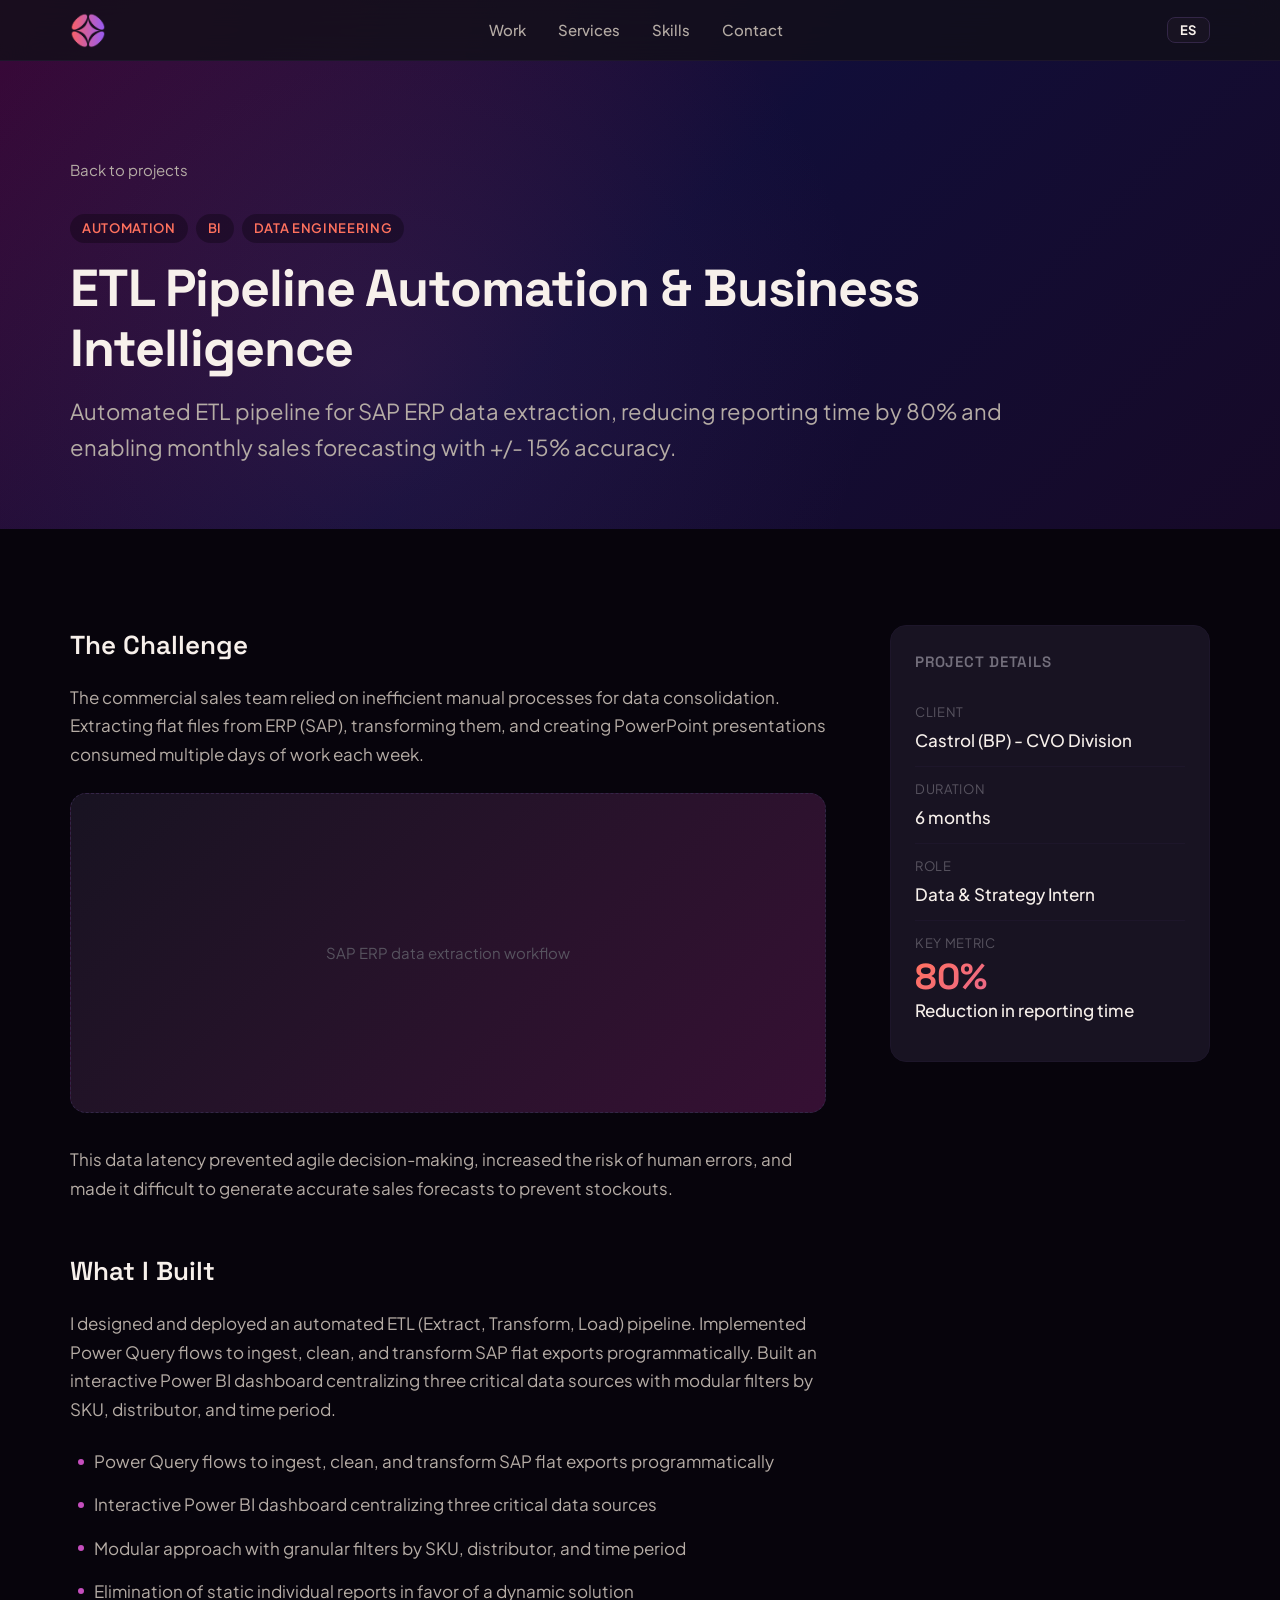
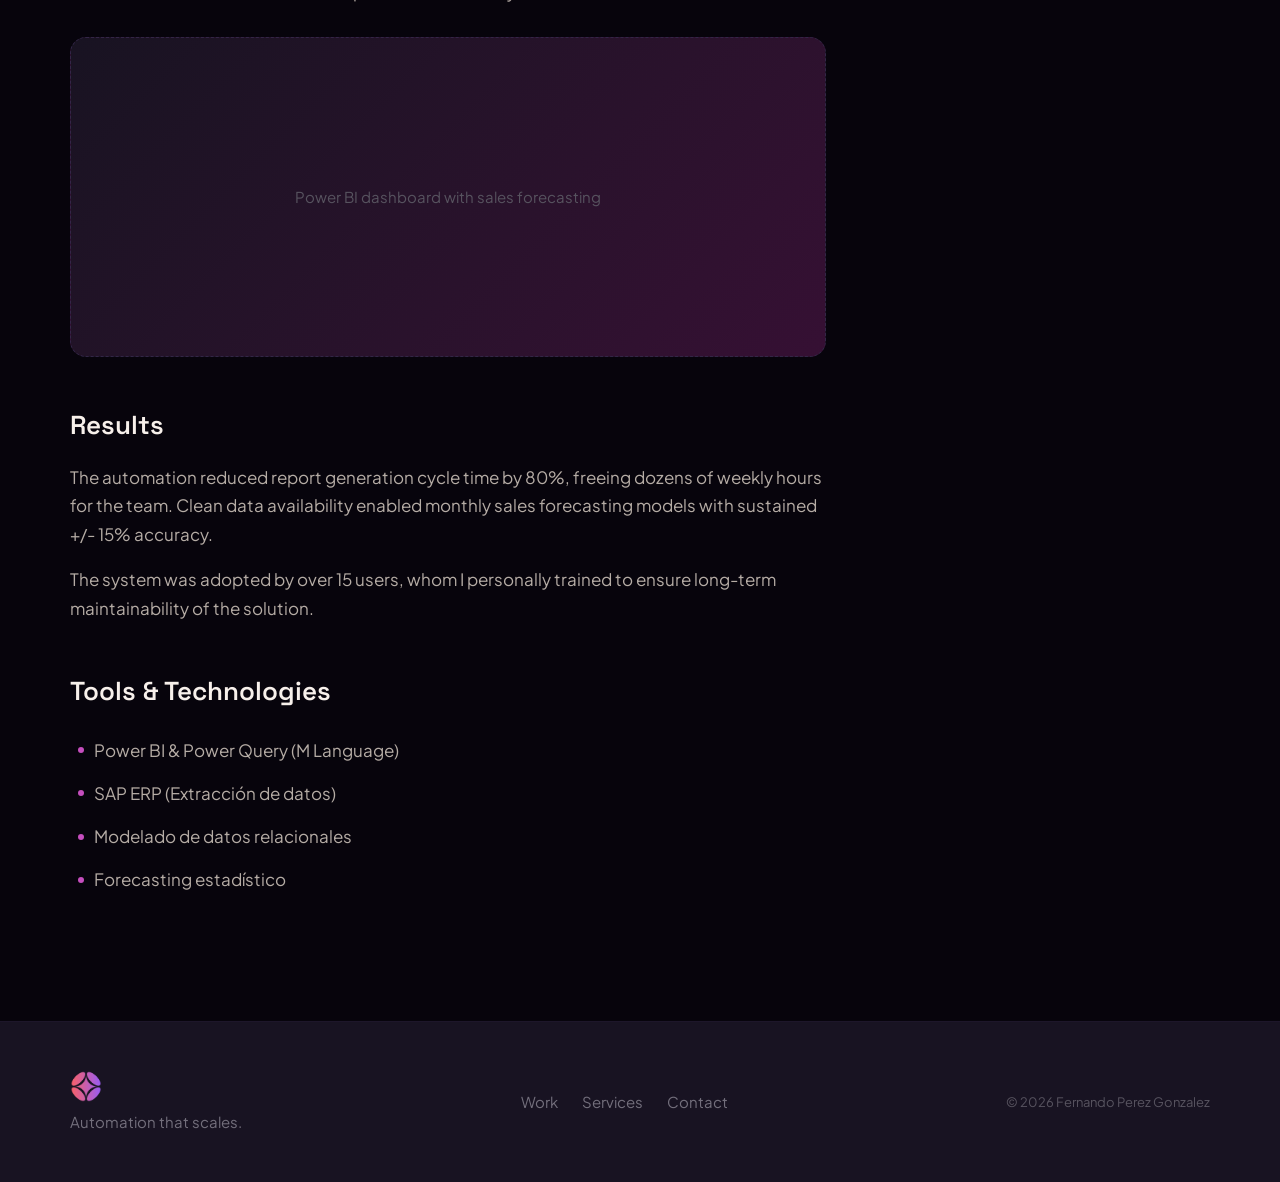
==== project-castrol.html @ db52ad65 "Primera version de portafolio, moderna, pero talvez un poco de IA, ya tiene ingles, español, y mi in" ====
<!DOCTYPE html>
<html lang="en">
<head>
    <meta charset="UTF-8">
    <meta name="viewport" content="width=device-width, initial-scale=1.0">
    <title>Automatización de Pipeline ETL y BI — Fernando Perez Gonzalez</title>
    <link rel="icon" type="image/png" href="Logo.png">
    <link rel="preconnect" href="https://fonts.googleapis.com">
    <link rel="preconnect" href="https://fonts.gstatic.com" crossorigin>
    <link href="https://fonts.googleapis.com/css2?family=Space+Grotesk:wght@500;700&family=Plus+Jakarta+Sans:wght@400;500;600&display=swap" rel="stylesheet">
    <link rel="stylesheet" href="styles.css">
</head>
<body>
    <nav class="nav" id="nav">
        <div class="nav-inner">
            <a href="index.html" class="nav-logo"><img src="Logo.png" alt="Otomate Labs Logo" class="nav-logo-img"></a>
            <button class="nav-hamburger" id="nav-hamburger" aria-label="Open menu" aria-expanded="false">
                <span class="hamburger-line"></span><span class="hamburger-line"></span><span class="hamburger-line"></span>
            </button>
            <div class="nav-links" id="nav-links">
                <a href="index.html#work" class="nav-link" data-i18n="nav.work">Work</a>
                <a href="index.html#services" class="nav-link" data-i18n="nav.services">Services</a>
                <a href="index.html#skills" class="nav-link" data-i18n="nav.skills">Skills</a>
                <a href="index.html#contact" class="nav-link" data-i18n="nav.contact">Contact</a>
            </div>
            <button class="lang-toggle" aria-label="Toggle language" data-i18n="nav.lang">ES</button>
        </div>
    </nav>
    <div class="mobile-menu" id="mobile-menu">
        <div class="mobile-menu-inner">
            <a href="index.html#work" class="mobile-link" data-i18n="nav.work">Work</a>
            <a href="index.html#services" class="mobile-link" data-i18n="nav.services">Services</a>
            <a href="index.html#skills" class="mobile-link" data-i18n="nav.skills">Skills</a>
            <a href="index.html#contact" class="mobile-link" data-i18n="nav.contact">Contact</a>
        </div>
    </div>

    <header class="project-hero">
        <div class="project-hero-bg"></div>
        <div class="project-hero-content" data-animate="fade-up" data-duration="900">
            <a href="index.html#work" class="project-back" data-i18n="project.back">
                <svg viewBox="0 0 24 24" fill="none" stroke="currentColor" stroke-width="2" stroke-linecap="round" stroke-linejoin="round"><line x1="19" y1="12" x2="5" y2="12"/><polyline points="12 19 5 12 12 5"/></svg>
                Back to projects
            </a>
            <div class="project-tags"><span class="project-tag">Automation</span><span class="project-tag">BI</span><span class="project-tag">Data Engineering</span></div>
            <h1 class="project-title" data-i18n="castrol.title">Automatización de Pipeline ETL y Business Intelligence</h1>
            <p class="project-subtitle" data-i18n="castrol.subtitle">Automated ETL pipeline for SAP ERP data extraction, reducing reporting time by 80% and enabling monthly sales forecasting with +/- 15% accuracy.</p>
        </div>
    </header>

    <main class="project-body">
        <div class="project-body-inner" data-animate="fade-up" data-duration="900">
            <div class="project-main">
                <h2 data-i18n="project.challenge">The Challenge</h2>
                <p data-i18n="castrol.ch1">El equipo de ventas comerciales dependía de procesos manuales ineficientes para la consolidación de datos. La extracción de archivos planos desde el ERP (SAP) y su posterior transformación y visualización en presentaciones de PowerPoint consumía múltiples días de trabajo a la semana.</p>
                <div class="project-image">SAP ERP data extraction workflow</div>
                <p data-i18n="castrol.ch2">Esta latencia en los datos impedía la toma de decisiones ágiles, aumentaba el riesgo de errores humanos y dificultaba la generación de pronósticos de ventas precisos para evitar quiebres de stock.</p>

                <h2 data-i18n="project.built">What I Built</h2>
                <p data-i18n="castrol.b1">Diseñé y desplegué un pipeline ETL (Extract, Transform, Load) automatizado:</p>
                <ul>
                    <li data-i18n="castrol.b.1">Flujos en Power Query para ingestar, limpiar y transformar exportaciones planas de SAP de manera programática</li>
                    <li data-i18n="castrol.b.2">Dashboard interactivo en Power BI que centralizó tres fuentes de datos críticas</li>
                    <li data-i18n="castrol.b.3">Enfoque modular con filtros granulares por SKU, distribuidor y temporalidad</li>
                    <li data-i18n="castrol.b.4">Eliminación de reportes estáticos individuales en favor de una solución dinámica</li>
                </ul>
                <div class="project-image">Power BI dashboard with sales forecasting</div>

                <h2 data-i18n="project.results">Results</h2>
                <p data-i18n="castrol.r1">La automatización redujo el tiempo de ciclo de generación de reportes en un 80%, liberando decenas de horas semanales para el equipo. La disponibilidad de datos limpios permitió desarrollar modelos de pronóstico de ventas mensuales con una precisión sostenida de +/- 15%.</p>
                <p data-i18n="castrol.r2">El sistema fue adoptado por más de 15 usuarios, a quienes capacité personalmente para asegurar la mantenibilidad a largo plazo de la solución.</p>

                <h2 data-i18n="project.tools">Tools & Technologies</h2>
                <ul><li>Power BI & Power Query (M Language)</li><li>SAP ERP (Extracción de datos)</li><li>Modelado de datos relacionales</li><li>Forecasting estadístico</li></ul>
            </div>

            <aside class="project-sidebar">
                <div class="project-sidebar-card">
                    <h3 class="project-sidebar-title" data-i18n="project.details">Project Details</h3>
                    <div class="project-sidebar-item">
                        <div class="project-sidebar-label" data-i18n="sidebar.client">Client</div>
                        <div class="project-sidebar-value" data-i18n="castrol.client">Castrol (BP) - División CVO</div>
                    </div>
                    <div class="project-sidebar-item">
                        <div class="project-sidebar-label" data-i18n="sidebar.duration">Duration</div>
                        <div class="project-sidebar-value" data-i18n="castrol.duration">6 months</div>
                    </div>
                    <div class="project-sidebar-item">
                        <div class="project-sidebar-label" data-i18n="sidebar.role">Role</div>
                        <div class="project-sidebar-value" data-i18n="castrol.role">Data & Strategy Intern</div>
                    </div>
                    <div class="project-sidebar-item">
                        <div class="project-sidebar-label" data-i18n="sidebar.metric">Key Metric</div>
                        <div class="project-metric-highlight" data-i18n="castrol.metricNum">80%</div>
                        <div class="project-sidebar-value" data-i18n="castrol.metricLabel">Reduction in reporting time</div>
                    </div>
                </div>
            </aside>
        </div>
    </main>

    <footer class="footer">
        <div class="footer-inner">
            <div class="footer-brand"><img src="Logo.png" alt="Otomate Labs Logo" class="footer-logo-img"><p class="footer-tagline" data-i18n="footer.tagline">Automation that scales.</p></div>
            <div class="footer-links">
                <a href="index.html#work" class="footer-link" data-i18n="nav.work">Work</a>
                <a href="index.html#services" class="footer-link" data-i18n="nav.services">Services</a>
                <a href="index.html#contact" class="footer-link" data-i18n="nav.contact">Contact</a>
            </div>
            <span class="footer-copy" data-i18n="footer.copy">© 2026 Fernando Perez Gonzalez</span>
        </div>
    </footer>
    <script src="i18n.js"></script>
    <script src="animations.js"></script>
    <script src="script.js"></script>
</body>
</html>
---- styles.css ----
/* ========================================
   Design Tokens — Dark Theme with Gradient Identity
   ======================================== */

:root {
    /* Core dark background, tinted violet */
    --color-bg: oklch(12% 0.02 300);
    --color-bg-elevated: oklch(16% 0.025 300);
    --color-surface: oklch(20% 0.03 300);
    --color-surface-raised: oklch(26% 0.04 300);
    --color-surface-hover: oklch(30% 0.05 300);
    --color-border: oklch(30% 0.06 300);
    --color-border-subtle: oklch(22% 0.04 300);

    /* Text — warm tinted whites to avoid sterile gray */
    --color-text-primary: oklch(96% 0.01 60);
    --color-text-secondary: oklch(75% 0.015 60);
    --color-text-tertiary: oklch(55% 0.02 300);
    --color-text-muted: oklch(45% 0.02 300);

    /* Brand gradient: Coral → Magenta → Violet (inspired by logo) */
    --color-brand-coral: oklch(72% 0.18 30);
    --color-brand-magenta: oklch(62% 0.2 330);
    --color-brand-violet: oklch(58% 0.18 280);

    /* Primary brand = magenta for consistency */
    --color-brand: var(--color-brand-magenta);
    --color-brand-light: oklch(75% 0.15 330);
    --color-brand-dark: oklch(48% 0.18 330);
    --color-brand-bg: oklch(18% 0.08 330);

    /* Typography */
    --font-display: 'Space Grotesk', system-ui, sans-serif;
    --font-body: 'Plus Jakarta Sans', system-ui, sans-serif;

    /* Scale — 10% bigger hero */
    --text-display: 4rem;
    --text-h1: 3.25rem;
    --text-h2: 2.25rem;
    --text-h3: 1.625rem;
    --text-h4: 1.375rem;
    --text-body: 1.0625rem;
    --text-body-sm: 0.9375rem;
    --text-caption: 0.8125rem;

    /* Spacing */
    --space-1: 0.25rem;
    --space-2: 0.5rem;
    --space-3: 0.75rem;
    --space-4: 1rem;
    --space-6: 1.5rem;
    --space-8: 2rem;
    --space-10: 2.5rem;
    --space-12: 3rem;
    --space-16: 4rem;
    --space-20: 5rem;
    --space-24: 6rem;

    /* Layout */
    --max-width: 1140px;
    --radius-sm: 0.5rem;
    --radius-md: 0.75rem;
    --radius-lg: 1rem;
    --radius-pill: 9999px;
}

/* ========================================
   Reset & Base
   ======================================== */

*, *::before, *::after {
    box-sizing: border-box;
    margin: 0;
    padding: 0;
}

html {
    scroll-behavior: smooth;
    font-size: 16px;
}

body {
    font-family: var(--font-body);
    font-size: var(--text-body);
    line-height: 1.6;
    color: var(--color-text-primary);
    background-color: var(--color-bg);
    -webkit-font-smoothing: antialiased;
    -moz-osx-font-smoothing: grayscale;
}

/* ========================================
   Utility Classes
   ======================================== */

.gradient-text {
    background: linear-gradient(135deg, var(--color-brand-coral), var(--color-brand-magenta), var(--color-brand-violet));
    -webkit-background-clip: text;
    -webkit-text-fill-color: transparent;
    background-clip: text;
}

.section-tag {
    display: inline-block;
    font-family: var(--font-body);
    font-size: var(--text-caption);
    font-weight: 600;
    text-transform: uppercase;
    letter-spacing: 0.08em;
    color: var(--color-brand);
    margin-bottom: var(--space-4);
}

.section-tag.center {
    display: block;
    text-align: center;
}

.section-heading {
    font-family: var(--font-display);
    font-size: var(--text-h2);
    font-weight: 700;
    line-height: 1.2;
    color: var(--color-text-primary);
    margin-bottom: var(--space-4);
    letter-spacing: -0.02em;
}

.section-heading.center {
    text-align: center;
}

.section-sub {
    font-family: var(--font-body);
    font-size: var(--text-body);
    color: var(--color-text-secondary);
    max-width: 55ch;
    line-height: 1.6;
}

.section-header {
    margin-bottom: var(--space-12);
}

.section-header .section-sub {
    margin-top: var(--space-2);
}

/* ========================================
   Navigation
   ======================================== */

.nav {
    position: fixed;
    top: 0;
    left: 0;
    right: 0;
    z-index: 100;
    padding: var(--space-3) var(--space-6);
    background: rgba(14, 12, 20, 0.85);
    backdrop-filter: blur(16px);
    -webkit-backdrop-filter: blur(16px);
    border-bottom: 1px solid var(--color-border-subtle);
}

.nav-inner {
    max-width: var(--max-width);
    margin: 0 auto;
    display: flex;
    justify-content: space-between;
    align-items: center;
}

.nav-logo {
    display: flex;
    align-items: center;
    text-decoration: none;
}

.nav-logo-img {
    height: 36px;
    width: auto;
    display: block;
}

.nav-links {
    display: flex;
    gap: var(--space-8);
    align-items: center;
}

.lang-toggle {
    font-family: var(--font-body);
    font-size: var(--text-caption);
    font-weight: 700;
    color: var(--color-text-primary);
    background: var(--color-surface);
    border: 1.5px solid var(--color-border);
    padding: var(--space-1) var(--space-3);
    border-radius: var(--radius-sm);
    cursor: pointer;
    transition: all 200ms ease;
    text-transform: uppercase;
    letter-spacing: 0.05em;
    min-width: 36px;
    text-align: center;
}

.lang-toggle:hover {
    background: var(--color-surface-raised);
    border-color: var(--color-brand-magenta);
    color: var(--color-brand-magenta);
}

.nav-link {
    font-family: var(--font-body);
    font-size: var(--text-body-sm);
    font-weight: 500;
    color: var(--color-text-secondary);
    text-decoration: none;
    position: relative;
    padding: var(--space-1) 0;
    transition: color 200ms ease;
}

.nav-link::after {
    content: '';
    position: absolute;
    bottom: -2px;
    left: 0;
    width: 100%;
    height: 2px;
    background: linear-gradient(90deg, var(--color-brand-coral), var(--color-brand-magenta));
    transform: scaleX(0);
    transform-origin: left;
    transition: transform 300ms cubic-bezier(0.25, 1, 0.5, 1);
}

.nav-link:hover {
    color: var(--color-text-primary);
}

.nav-link:hover::after {
    transform: scaleX(1);
}

/* ========================================
   Mobile Hamburger Menu
   ======================================== */

.nav-hamburger {
    display: none;
    flex-direction: column;
    justify-content: center;
    align-items: center;
    width: 40px;
    height: 40px;
    background: transparent;
    border: none;
    cursor: pointer;
    padding: var(--space-2);
    gap: 5px;
    z-index: 101;
}

.hamburger-line {
    display: block;
    width: 24px;
    height: 2px;
    background: var(--color-text-primary);
    border-radius: 2px;
    transition: all 300ms cubic-bezier(0.25, 1, 0.5, 1);
    transform-origin: center;
}

.nav-hamburger.active .hamburger-line:nth-child(1) {
    transform: translateY(7px) rotate(45deg);
}

.nav-hamburger.active .hamburger-line:nth-child(2) {
    opacity: 0;
    transform: scaleX(0);
}

.nav-hamburger.active .hamburger-line:nth-child(3) {
    transform: translateY(-7px) rotate(-45deg);
}

.mobile-menu {
    position: fixed;
    top: 0;
    left: 0;
    right: 0;
    bottom: 0;
    background: rgba(10, 8, 16, 0.98);
    backdrop-filter: blur(20px);
    -webkit-backdrop-filter: blur(20px);
    z-index: 99;
    display: flex;
    align-items: center;
    justify-content: center;
    opacity: 0;
    visibility: hidden;
    transition: opacity 400ms ease, visibility 400ms ease;
}

.mobile-menu.active {
    opacity: 1;
    visibility: visible;
}

.mobile-menu-inner {
    display: flex;
    flex-direction: column;
    align-items: center;
    gap: var(--space-6);
}

.mobile-link {
    font-family: var(--font-display);
    font-size: var(--text-h2);
    font-weight: 700;
    color: var(--color-text-primary);
    text-decoration: none;
    transition: color 200ms ease;
    opacity: 0;
    transform: translateY(20px);
    transition: opacity 400ms ease, transform 400ms cubic-bezier(0.25, 1, 0.5, 1), color 200ms ease;
}

.mobile-menu.active .mobile-link {
    opacity: 1;
    transform: translateY(0);
}

.mobile-menu.active .mobile-link:nth-child(1) { transition-delay: 100ms; }
.mobile-menu.active .mobile-link:nth-child(2) { transition-delay: 150ms; }
.mobile-menu.active .mobile-link:nth-child(3) { transition-delay: 200ms; }
.mobile-menu.active .mobile-link:nth-child(4) { transition-delay: 250ms; }
.mobile-menu.active .mobile-link:nth-child(5) { transition-delay: 300ms; }

.mobile-link:hover {
    color: var(--color-brand-magenta);
}

/* ========================================
   Hero Section — Bigger + Textured
   ======================================== */

.hero {
    position: relative;
    padding: calc(var(--space-24) + 60px) var(--space-6) var(--space-24);
    overflow: hidden;
    min-height: auto;
}

.hero-bg {
    position: absolute;
    inset: 0;
    z-index: 0;
    background:
        radial-gradient(ellipse 70% 60% at 15% 35%, oklch(22% 0.1 330 / 0.2) 0%, transparent 55%),
        radial-gradient(ellipse 50% 50% at 85% 65%, oklch(18% 0.08 280 / 0.15) 0%, transparent 50%);
}

/* Organic blob shapes instead of perfect circles */
.hero-blob {
    position: absolute;
    pointer-events: none;
    filter: blur(80px);
    opacity: 0.5;
}

.blob-1 {
    top: -10%;
    right: -5%;
    width: 500px;
    height: 400px;
    background: radial-gradient(ellipse at center, oklch(50% 0.15 330 / 0.12) 0%, transparent 70%);
    border-radius: 60% 40% 30% 70% / 60% 30% 70% 40%;
    animation: blobFloat 12s ease-in-out infinite;
}

.blob-2 {
    bottom: -5%;
    left: -10%;
    width: 450px;
    height: 350px;
    background: radial-gradient(ellipse at center, oklch(45% 0.12 280 / 0.1) 0%, transparent 70%);
    border-radius: 30% 70% 70% 30% / 30% 30% 70% 70%;
    animation: blobFloat 15s ease-in-out infinite reverse;
}

.blob-3 {
    top: 40%;
    left: 50%;
    width: 300px;
    height: 300px;
    background: radial-gradient(ellipse at center, oklch(55% 0.1 30 / 0.06) 0%, transparent 70%);
    border-radius: 50% 50% 40% 60% / 60% 40% 60% 40%;
    animation: blobFloat 10s ease-in-out infinite 2s;
}

@keyframes blobFloat {
    0%, 100% { transform: translate(0, 0) scale(1); }
    33% { transform: translate(20px, -30px) scale(1.05); }
    66% { transform: translate(-15px, 20px) scale(0.95); }
}

/* Subtle noise texture overlay */
.hero-noise {
    position: absolute;
    inset: 0;
    opacity: 0.03;
    background-image: url("data:image/svg+xml,%3Csvg viewBox='0 0 200 200' xmlns='http://www.w3.org/2000/svg'%3E%3Cfilter id='noiseFilter'%3E%3CfeTurbulence type='fractalNoise' baseFrequency='0.9' numOctaves='4' stitchTiles='stitch'/%3E%3C/filter%3E%3Crect width='100%25' height='100%25' filter='url(%23noiseFilter)'/%3E%3C/svg%3E");
    pointer-events: none;
    z-index: 1;
}

.hero-content {
    position: relative;
    z-index: 2;
    max-width: 780px;
    margin: 0 auto;
    text-align: center;
}

.hero-logo-wrap {
    margin-bottom: var(--space-6);
}

.hero-logo {
    height: 80px;
    width: auto;
    display: inline-block;
}

.hero-lockup {
    margin-bottom: var(--space-6);
}

.hero-label {
    display: inline-block;
    font-family: var(--font-body);
    font-size: var(--text-caption);
    font-weight: 600;
    color: var(--color-brand-magenta);
    text-transform: uppercase;
    letter-spacing: 0.1em;
    padding: var(--space-2) var(--space-4);
    background: var(--color-brand-bg);
    border: 1px solid var(--color-border);
    border-radius: var(--radius-pill);
}

.hero-tagline {
    font-family: var(--font-body);
    font-size: var(--text-body);
    font-weight: 500;
    color: var(--color-text-secondary);
    margin-bottom: var(--space-4);
    letter-spacing: 0.02em;
}

.hero-headline {
    font-family: var(--font-display);
    font-size: var(--text-display);
    font-weight: 700;
    line-height: 1.1;
    color: var(--color-text-primary);
    margin-bottom: var(--space-6);
    letter-spacing: -0.03em;
}

.hero-line {
    display: block;
}

.hero-subline {
    font-family: var(--font-body);
    font-size: var(--text-h4);
    font-weight: 400;
    line-height: 1.6;
    color: var(--color-text-secondary);
    max-width: 55ch;
    margin: 0 auto var(--space-8);
}

.hero-subline strong {
    color: var(--color-text-primary);
    font-weight: 600;
}

.hero-cta {
    display: flex;
    gap: var(--space-4);
    justify-content: center;
    flex-wrap: wrap;
}

/* ========================================
   Buttons
   ======================================== */

.btn {
    display: inline-flex;
    align-items: center;
    justify-content: center;
    font-family: var(--font-body);
    font-size: var(--text-body);
    font-weight: 600;
    text-decoration: none;
    padding: var(--space-3) var(--space-6);
    border-radius: var(--radius-sm);
    transition: all 200ms cubic-bezier(0.25, 1, 0.5, 1);
    cursor: pointer;
    border: none;
    position: relative;
    overflow: hidden;
}

.btn-primary {
    background: linear-gradient(135deg, var(--color-brand-magenta), var(--color-brand-violet));
    color: var(--color-text-primary);
}

.btn-primary:hover {
    transform: translateY(-2px);
    box-shadow: 0 8px 24px oklch(50% 0.15 330 / 0.3);
}

.btn-primary:focus-visible {
    outline: 2px solid var(--color-brand-magenta);
    outline-offset: 2px;
}

.btn-ghost {
    background: transparent;
    color: var(--color-text-primary);
    box-shadow: inset 0 0 0 1.5px var(--color-border);
}

.btn-ghost:hover {
    background: var(--color-surface);
    border-color: var(--color-border);
    transform: translateY(-2px);
}

.btn-ghost:focus-visible {
    outline: 2px solid var(--color-brand-magenta);
    outline-offset: 2px;
}

.btn-large {
    padding: var(--space-4) var(--space-8);
    font-size: var(--text-h4);
}

/* ========================================
   Metrics Strip
   ======================================== */

.metrics {
    padding: var(--space-16) var(--space-6);
    background: var(--color-bg-elevated);
    border-top: 1px solid var(--color-border-subtle);
    border-bottom: 1px solid var(--color-border-subtle);
}

.metrics-inner {
    max-width: var(--max-width);
    margin: 0 auto;
    display: grid;
    grid-template-columns: repeat(auto-fit, minmax(200px, 1fr));
    gap: var(--space-8);
    text-align: center;
}

.metric-number {
    display: block;
    font-family: var(--font-display);
    font-size: var(--text-h1);
    font-weight: 700;
    background: linear-gradient(135deg, var(--color-brand-coral), var(--color-brand-magenta));
    -webkit-background-clip: text;
    -webkit-text-fill-color: transparent;
    background-clip: text;
    line-height: 1.1;
    margin-bottom: var(--space-2);
}

.metric-label {
    font-family: var(--font-body);
    font-size: var(--text-body-sm);
    color: var(--color-text-tertiary);
    font-weight: 500;
}

/* ========================================
   Trusted By
   ======================================== */

.trusted-by {
    padding: var(--space-12) var(--space-6);
    background: var(--color-bg);
}

.trusted-inner {
    max-width: var(--max-width);
    margin: 0 auto;
    display: flex;
    align-items: center;
    justify-content: center;
    gap: var(--space-8);
    flex-wrap: wrap;
}

.trusted-label {
    font-family: var(--font-body);
    font-size: var(--text-caption);
    font-weight: 500;
    text-transform: uppercase;
    letter-spacing: 0.08em;
    color: var(--color-text-muted);
}

.trusted-logos {
    display: flex;
    gap: var(--space-8);
    flex-wrap: wrap;
    justify-content: center;
}

.trusted-logo {
    font-family: var(--font-display);
    font-size: var(--text-body);
    font-weight: 500;
    color: var(--color-text-tertiary);
    opacity: 0.7;
    transition: opacity 200ms ease;
}

.trusted-logo:hover {
    opacity: 1;
    color: var(--color-text-secondary);
}

/* ========================================
   Services Section
   ======================================== */

.services {
    padding: var(--space-24) var(--space-6);
}

.services-inner {
    max-width: var(--max-width);
    margin: 0 auto;
}

.services-grid {
    display: grid;
    grid-template-columns: repeat(auto-fit, minmax(320px, 1fr));
    gap: var(--space-6);
}

.service-card {
    position: relative;
    padding: var(--space-8);
    background: var(--color-surface);
    border: 1px solid var(--color-border-subtle);
    border-radius: var(--radius-lg);
    transition: all 200ms cubic-bezier(0.25, 1, 0.5, 1);
}

.service-card:hover {
    background: var(--color-surface-raised);
    border-color: var(--color-border);
    transform: translateY(-4px);
}

.service-card.featured {
    border-color: var(--color-brand);
    background: linear-gradient(180deg, var(--color-surface) 0%, oklch(22% 0.06 330) 100%);
}

.service-card-badge {
    position: absolute;
    top: var(--space-4);
    right: var(--space-4);
    font-family: var(--font-body);
    font-size: var(--text-caption);
    font-weight: 600;
    text-transform: uppercase;
    letter-spacing: 0.05em;
    color: var(--color-brand-magenta);
    background: var(--color-brand-bg);
    padding: var(--space-1) var(--space-3);
    border-radius: var(--radius-pill);
}

.service-card-icon {
    width: 52px;
    height: 52px;
    display: flex;
    align-items: center;
    justify-content: center;
    background: linear-gradient(135deg, oklch(25% 0.08 330), oklch(20% 0.06 280));
    border-radius: var(--radius-md);
    color: var(--color-brand-magenta);
    margin-bottom: var(--space-6);
}

.service-card-title {
    font-family: var(--font-display);
    font-size: var(--text-h4);
    font-weight: 600;
    color: var(--color-text-primary);
    margin-bottom: var(--space-2);
}

.service-card-desc {
    font-family: var(--font-body);
    font-size: var(--text-body);
    color: var(--color-text-secondary);
    line-height: 1.6;
    margin-bottom: var(--space-4);
}

.service-card-list {
    list-style: none;
    padding: 0;
    margin: 0;
}

.service-card-list li {
    font-family: var(--font-body);
    font-size: var(--text-body-sm);
    color: var(--color-text-tertiary);
    padding: var(--space-2) 0;
    border-top: 1px solid var(--color-border-subtle);
    position: relative;
    padding-left: var(--space-4);
}

.service-card-list li::before {
    content: '→';
    position: absolute;
    left: 0;
    color: var(--color-brand-magenta);
    font-weight: 600;
}

/* ========================================
   Work Section (Professional + Academic)
   ======================================== */

.work {
    padding: var(--space-24) var(--space-6);
    background: var(--color-bg-elevated);
}

.work-academic {
    background: var(--color-bg);
    border-top: 1px solid var(--color-border-subtle);
}

.work-inner {
    max-width: var(--max-width);
    margin: 0 auto;
}

.work-grid {
    display: grid;
    grid-template-columns: repeat(auto-fit, minmax(400px, 1fr));
    gap: var(--space-8);
}

.work-card-link {
    text-decoration: none;
    color: inherit;
    display: block;
}

.work-card {
    background: var(--color-surface);
    border: 1px solid var(--color-border-subtle);
    border-radius: var(--radius-lg);
    overflow: hidden;
    transition: all 200ms cubic-bezier(0.25, 1, 0.5, 1);
}

.work-card:hover {
    transform: translateY(-6px);
    border-color: var(--color-border);
    box-shadow: 0 20px 40px oklch(10% 0.05 300 / 0.4);
}

.work-card-visual {
    position: relative;
    height: 260px;
    overflow: hidden;
    --card-gradient-angle: 135deg;
}

.work-card-gradient {
    position: absolute;
    inset: 0;
    background: linear-gradient(var(--card-gradient-angle), oklch(30% 0.1 330), oklch(25% 0.08 280), oklch(20% 0.06 300));
}

.work-card-gradient::after {
    content: '';
    position: absolute;
    inset: 0;
    background: radial-gradient(circle at 30% 70%, oklch(55% 0.12 330 / 0.2) 0%, transparent 60%);
}

.work-card-tags {
    position: absolute;
    top: var(--space-4);
    left: var(--space-4);
    display: flex;
    gap: var(--space-2);
    z-index: 2;
}

.work-card-tag {
    font-family: var(--font-body);
    font-size: var(--text-caption);
    font-weight: 600;
    text-transform: uppercase;
    letter-spacing: 0.05em;
    color: var(--color-text-primary);
    background: rgba(0, 0, 0, 0.4);
    backdrop-filter: blur(8px);
    padding: var(--space-1) var(--space-3);
    border-radius: var(--radius-pill);
}

.work-card-content {
    padding: var(--space-6);
}

.work-card-title {
    font-family: var(--font-display);
    font-size: var(--text-h4);
    font-weight: 600;
    color: var(--color-text-primary);
    margin-bottom: var(--space-2);
}

.work-card-desc {
    font-family: var(--font-body);
    font-size: var(--text-body);
    color: var(--color-text-secondary);
    line-height: 1.6;
    margin-bottom: var(--space-4);
}

.work-card-meta {
    display: flex;
    gap: var(--space-4);
    flex-wrap: wrap;
    margin-bottom: var(--space-4);
}

.work-card-metric {
    font-family: var(--font-body);
    font-size: var(--text-caption);
    font-weight: 600;
    color: var(--color-brand-coral);
    text-transform: uppercase;
    letter-spacing: 0.05em;
}

.work-card-tech {
    font-family: var(--font-body);
    font-size: var(--text-caption);
    color: var(--color-text-muted);
}

.work-card-arrow {
    font-family: var(--font-body);
    font-size: var(--text-body-sm);
    font-weight: 600;
    color: var(--color-brand-magenta);
    transition: color 200ms ease;
}

.work-card:hover .work-card-arrow {
    color: var(--color-brand-coral);
}

/* ========================================
   Compact Work Cards (Academic Projects)
   ======================================== */

.work-grid-compact {
    grid-template-columns: repeat(auto-fit, minmax(320px, 1fr));
}

.work-card-compact {
    background: var(--color-surface);
    border: 1px solid var(--color-border-subtle);
    border-radius: var(--radius-lg);
    transition: all 200ms cubic-bezier(0.25, 1, 0.5, 1);
}

.work-card-compact:hover {
    transform: translateY(-4px);
    border-color: var(--color-border);
    box-shadow: 0 12px 32px oklch(10% 0.05 300 / 0.3);
}

.work-card-compact .work-card-content {
    padding: var(--space-6);
}

.work-card-tags-compact {
    display: flex;
    gap: var(--space-2);
    flex-wrap: wrap;
    margin-bottom: var(--space-4);
}

.work-card-tag-compact {
    font-family: var(--font-body);
    font-size: var(--text-caption);
    font-weight: 600;
    text-transform: uppercase;
    letter-spacing: 0.05em;
    color: var(--color-brand-magenta);
    background: var(--color-brand-bg);
    padding: var(--space-1) var(--space-3);
    border-radius: var(--radius-pill);
}

/* ========================================
   Skills Section
   ======================================== */

.skills {
    padding: var(--space-24) var(--space-6);
    background: var(--color-bg-elevated);
}

.skills-inner {
    max-width: var(--max-width);
    margin: 0 auto;
}

.skills-grid {
    display: grid;
    grid-template-columns: repeat(auto-fit, minmax(300px, 1fr));
    gap: var(--space-12);
}

.skills-category {
    padding: var(--space-8);
    background: var(--color-surface);
    border: 1px solid var(--color-border-subtle);
    border-radius: var(--radius-lg);
}

.skills-cat-title {
    font-family: var(--font-display);
    font-size: var(--text-h4);
    font-weight: 600;
    color: var(--color-text-primary);
    margin-bottom: var(--space-6);
    padding-bottom: var(--space-4);
    border-bottom: 1px solid var(--color-border-subtle);
}

.skills-list {
    display: flex;
    flex-wrap: wrap;
    gap: var(--space-3);
}

.skill-item {
    font-family: var(--font-body);
    font-size: var(--text-body-sm);
    font-weight: 500;
    color: var(--color-text-secondary);
    background: var(--color-bg-elevated);
    border: 1px solid var(--color-border-subtle);
    padding: var(--space-2) var(--space-4);
    border-radius: var(--radius-sm);
    transition: all 200ms ease;
}

.skill-item:hover {
    background: var(--color-surface-raised);
    border-color: var(--color-brand-magenta);
    color: var(--color-text-primary);
    transform: translateY(-2px);
}

/* ========================================
   Process Section
   ======================================== */

.process {
    padding: var(--space-24) var(--space-6);
    background: var(--color-bg);
}

.process-inner {
    max-width: var(--max-width);
    margin: 0 auto;
}

.process-steps {
    display: grid;
    grid-template-columns: repeat(auto-fit, minmax(240px, 1fr));
    gap: var(--space-8);
}

.process-step {
    padding: var(--space-6);
    border-left: 2px solid var(--color-border);
    transition: border-color 200ms ease;
}

.process-step:hover {
    border-left-color: var(--color-brand-magenta);
}

.process-number {
    display: block;
    font-family: var(--font-display);
    font-size: var(--text-h1);
    font-weight: 700;
    background: linear-gradient(135deg, var(--color-brand-coral), var(--color-brand-magenta));
    -webkit-background-clip: text;
    -webkit-text-fill-color: transparent;
    background-clip: text;
    line-height: 1;
    margin-bottom: var(--space-4);
}

.process-title {
    font-family: var(--font-display);
    font-size: var(--text-h4);
    font-weight: 600;
    color: var(--color-text-primary);
    margin-bottom: var(--space-2);
}

.process-desc {
    font-family: var(--font-body);
    font-size: var(--text-body);
    color: var(--color-text-secondary);
    line-height: 1.6;
}

/* ========================================
   Tech Stack
   ======================================== */

.tech-stack {
    padding: var(--space-24) var(--space-6);
    background: var(--color-bg-elevated);
}

.tech-inner {
    max-width: var(--max-width);
    margin: 0 auto;
    text-align: center;
}

.tech-grid {
    display: flex;
    flex-wrap: wrap;
    justify-content: center;
    gap: var(--space-3);
    margin-top: var(--space-10);
}

.tech-item {
    font-family: var(--font-body);
    font-size: var(--text-body-sm);
    font-weight: 500;
    color: var(--color-text-secondary);
    background: var(--color-surface);
    border: 1px solid var(--color-border-subtle);
    padding: var(--space-2) var(--space-4);
    border-radius: var(--radius-sm);
    transition: all 200ms ease;
}

.tech-item:hover {
    background: var(--color-surface-raised);
    border-color: var(--color-brand-magenta);
    color: var(--color-text-primary);
}

/* ========================================
   Connect / Social Section
   ======================================== */

.connect {
    padding: var(--space-24) var(--space-6);
    background: var(--color-bg);
    border-top: 1px solid var(--color-border-subtle);
    border-bottom: 1px solid var(--color-border-subtle);
}

.connect-inner {
    max-width: 680px;
    margin: 0 auto;
    text-align: center;
}

.connect-text {
    font-family: var(--font-body);
    font-size: var(--text-h4);
    color: var(--color-text-secondary);
    line-height: 1.7;
    margin-bottom: var(--space-8);
}

.connect-link {
    color: var(--color-brand-magenta);
    text-decoration: none;
    font-weight: 600;
    position: relative;
    transition: color 200ms ease;
}

.connect-link:hover {
    color: var(--color-brand-coral);
}

.connect-links {
    display: flex;
    gap: var(--space-4);
    justify-content: center;
    flex-wrap: wrap;
}

.connect-social {
    display: inline-flex;
    align-items: center;
    gap: var(--space-2);
    font-family: var(--font-body);
    font-size: var(--text-body);
    font-weight: 600;
    color: var(--color-text-primary);
    background: var(--color-surface);
    border: 1px solid var(--color-border-subtle);
    padding: var(--space-3) var(--space-6);
    border-radius: var(--radius-sm);
    text-decoration: none;
    transition: all 200ms ease;
}

.connect-social:hover {
    background: var(--color-surface-raised);
    border-color: var(--color-brand-magenta);
    transform: translateY(-2px);
}

.connect-social svg {
    color: var(--color-brand-magenta);
}

/* ========================================
   Contact Section
   ======================================== */

.contact {
    padding: var(--space-24) var(--space-6);
    background: var(--color-bg-elevated);
}

.contact-inner {
    max-width: 600px;
    margin: 0 auto;
    text-align: center;
}

.contact-heading {
    font-family: var(--font-display);
    font-size: var(--text-h2);
    font-weight: 700;
    color: var(--color-text-primary);
    margin-bottom: var(--space-4);
    letter-spacing: -0.02em;
}

.contact-subline {
    font-family: var(--font-body);
    font-size: var(--text-h4);
    color: var(--color-text-secondary);
    margin-bottom: var(--space-8);
    line-height: 1.6;
}

.contact-actions {
    display: flex;
    gap: var(--space-4);
    justify-content: center;
    flex-wrap: wrap;
}

/* ========================================
   CV Download Section
   ======================================== */

.cv-download {
    padding: var(--space-20) var(--space-6);
    background: linear-gradient(135deg, oklch(18% 0.06 330), oklch(15% 0.05 280));
    border-top: 1px solid var(--color-border-subtle);
}

.cv-inner {
    max-width: var(--max-width);
    margin: 0 auto;
    text-align: center;
}

.cv-heading {
    font-family: var(--font-display);
    font-size: var(--text-h2);
    font-weight: 700;
    color: var(--color-text-primary);
    margin-bottom: var(--space-4);
    letter-spacing: -0.02em;
}

.cv-subline {
    font-family: var(--font-body);
    font-size: var(--text-body);
    color: var(--color-text-secondary);
    margin-bottom: var(--space-8);
    max-width: 50ch;
    margin-left: auto;
    margin-right: auto;
}

/* ========================================
   Footer
   ======================================== */

.footer {
    padding: var(--space-12) var(--space-6);
    background: var(--color-surface);
    border-top: 1px solid var(--color-border-subtle);
}

.footer-inner {
    max-width: var(--max-width);
    margin: 0 auto;
    display: flex;
    justify-content: space-between;
    align-items: center;
    flex-wrap: wrap;
    gap: var(--space-6);
}

.footer-logo-img {
    height: 32px;
    width: auto;
    display: block;
    margin-bottom: var(--space-2);
}

.footer-tagline {
    font-family: var(--font-body);
    font-size: var(--text-body-sm);
    color: var(--color-text-tertiary);
}

.footer-links {
    display: flex;
    gap: var(--space-6);
}

.footer-link {
    font-family: var(--font-body);
    font-size: var(--text-body-sm);
    color: var(--color-text-tertiary);
    text-decoration: none;
    transition: color 200ms ease;
}

.footer-link:hover {
    color: var(--color-text-primary);
}

.footer-copy {
    font-family: var(--font-body);
    font-size: var(--text-caption);
    color: var(--color-text-muted);
}

/* ========================================
   Project Detail Page
   ======================================== */

.project-hero {
    padding: calc(var(--space-24) + 60px) var(--space-6) var(--space-16);
    position: relative;
    overflow: hidden;
}

.project-hero-bg {
    position: absolute;
    inset: 0;
    background: linear-gradient(135deg, oklch(25% 0.1 330), oklch(20% 0.08 280), oklch(18% 0.06 300));
}

.project-hero-bg::after {
    content: '';
    position: absolute;
    inset: 0;
    background: radial-gradient(circle at 30% 70%, oklch(50% 0.12 330 / 0.15) 0%, transparent 50%);
}

.project-hero-content {
    position: relative;
    z-index: 1;
    max-width: var(--max-width);
    margin: 0 auto;
}

.project-back {
    display: inline-flex;
    align-items: center;
    gap: var(--space-2);
    font-family: var(--font-body);
    font-size: var(--text-body-sm);
    color: var(--color-text-secondary);
    text-decoration: none;
    margin-bottom: var(--space-8);
    transition: color 200ms ease;
}

.project-back:hover {
    color: var(--color-text-primary);
}

.project-back svg {
    width: 16px;
    height: 16px;
}

.project-tags {
    display: flex;
    gap: var(--space-2);
    margin-bottom: var(--space-4);
    flex-wrap: wrap;
}

.project-tag {
    font-family: var(--font-body);
    font-size: var(--text-caption);
    font-weight: 600;
    text-transform: uppercase;
    letter-spacing: 0.05em;
    color: var(--color-brand-coral);
    background: rgba(0, 0, 0, 0.3);
    padding: var(--space-1) var(--space-3);
    border-radius: var(--radius-pill);
}

.project-title {
    font-family: var(--font-display);
    font-size: var(--text-h1);
    font-weight: 700;
    color: var(--color-text-primary);
    margin-bottom: var(--space-4);
    letter-spacing: -0.02em;
    line-height: 1.15;
}

.project-subtitle {
    font-family: var(--font-body);
    font-size: var(--text-h4);
    color: var(--color-text-secondary);
    max-width: 60ch;
    line-height: 1.6;
}

.project-body {
    padding: var(--space-24) var(--space-6);
}

.project-body-inner {
    max-width: var(--max-width);
    margin: 0 auto;
    display: grid;
    grid-template-columns: 1fr 320px;
    gap: var(--space-16);
}

.project-main h2 {
    font-family: var(--font-display);
    font-size: var(--text-h3);
    font-weight: 600;
    color: var(--color-text-primary);
    margin: var(--space-12) 0 var(--space-4);
}

.project-main h2:first-child {
    margin-top: 0;
}

.project-main p {
    font-family: var(--font-body);
    font-size: var(--text-body);
    color: var(--color-text-secondary);
    line-height: 1.7;
    margin-bottom: var(--space-4);
}

.project-main ul {
    list-style: none;
    padding: 0;
    margin: 0 0 var(--space-6);
}

.project-main ul li {
    font-family: var(--font-body);
    font-size: var(--text-body);
    color: var(--color-text-secondary);
    padding: var(--space-2) 0;
    padding-left: var(--space-6);
    position: relative;
}

.project-main ul li::before {
    content: '';
    position: absolute;
    left: var(--space-2);
    top: 50%;
    transform: translateY(-50%);
    width: 6px;
    height: 6px;
    border-radius: 50%;
    background: var(--color-brand-magenta);
}

/* Project image placeholder */
.project-image {
    width: 100%;
    height: 320px;
    background: linear-gradient(135deg, var(--color-surface), oklch(25% 0.08 330));
    border-radius: var(--radius-lg);
    margin: var(--space-6) 0 var(--space-8);
    display: flex;
    align-items: center;
    justify-content: center;
    color: var(--color-text-muted);
    font-family: var(--font-body);
    font-size: var(--text-body-sm);
    border: 1px dashed var(--color-border);
}

.project-sidebar {
    position: sticky;
    top: 100px;
    height: fit-content;
}

.project-sidebar-card {
    background: var(--color-surface);
    border: 1px solid var(--color-border-subtle);
    border-radius: var(--radius-lg);
    padding: var(--space-6);
}

.project-sidebar-title {
    font-family: var(--font-display);
    font-size: var(--text-body-sm);
    font-weight: 600;
    text-transform: uppercase;
    letter-spacing: 0.05em;
    color: var(--color-text-tertiary);
    margin-bottom: var(--space-4);
}

.project-sidebar-item {
    padding: var(--space-3) 0;
    border-bottom: 1px solid var(--color-border-subtle);
}

.project-sidebar-item:last-child {
    border-bottom: none;
}

.project-sidebar-label {
    font-family: var(--font-body);
    font-size: var(--text-caption);
    color: var(--color-text-muted);
    text-transform: uppercase;
    letter-spacing: 0.05em;
    margin-bottom: var(--space-1);
}

.project-sidebar-value {
    font-family: var(--font-body);
    font-size: var(--text-body);
    color: var(--color-text-primary);
    font-weight: 500;
}

.project-metric-highlight {
    font-family: var(--font-display);
    font-size: var(--text-h2);
    font-weight: 700;
    background: linear-gradient(135deg, var(--color-brand-coral), var(--color-brand-magenta));
    -webkit-background-clip: text;
    -webkit-text-fill-color: transparent;
    background-clip: text;
    line-height: 1.1;
}

/* ========================================
   Responsive
   ======================================== */

@media (max-width: 768px) {
    :root {
        --text-display: 2.5rem;
        --text-h1: 2.25rem;
        --text-h2: 1.625rem;
        --text-h3: 1.375rem;
        --text-h4: 1.1875rem;
    }

    .hero {
        padding: calc(var(--space-16) + 60px) var(--space-4) var(--space-12);
    }

    .hero-logo {
        height: 60px;
    }

    .hero-headline {
        line-height: 1.15;
    }

    .hero-subline {
        font-size: var(--text-body);
    }

    .hero-cta {
        flex-direction: column;
        align-items: stretch;
    }

    /* Mobile hamburger menu */
    .nav-hamburger {
        display: flex;
    }

    .nav-links {
        display: none;
    }

    .nav-inner {
        padding: var(--space-3) var(--space-4);
    }

    .nav-logo-img {
        height: 28px;
    }

    .services-grid,
    .work-grid,
    .skills-grid {
        grid-template-columns: 1fr;
    }

    .work-grid {
        grid-template-columns: 1fr;
    }

    .work-card-visual {
        height: 200px;
    }

    .metrics-inner {
        grid-template-columns: repeat(2, 1fr);
        gap: var(--space-6);
    }

    .process-steps {
        grid-template-columns: 1fr;
    }

    .process-step {
        border-left: none;
        border-top: 2px solid var(--color-border);
        padding-top: var(--space-6);
    }

    .process-step:first-child {
        border-top: none;
        padding-top: 0;
    }

    .project-body-inner {
        grid-template-columns: 1fr;
    }

    .project-sidebar {
        position: static;
        order: -1;
    }

    .project-image {
        height: 220px;
    }

    .trusted-inner {
        flex-direction: column;
        gap: var(--space-4);
    }

    .footer-inner {
        flex-direction: column;
        text-align: center;
    }

    .connect-text {
        font-size: var(--text-body);
    }

    .contact-actions,
    .connect-links {
        flex-direction: column;
        align-items: stretch;
    }
}

@media (min-width: 769px) and (max-width: 1024px) {
    :root {
        --text-display: 3.25rem;
    }

    .work-grid {
        grid-template-columns: 1fr;
    }

    .project-body-inner {
        grid-template-columns: 1fr;
    }

    .project-sidebar {
        position: static;
        order: -1;
    }
}

/* ========================================
   Reduced Motion
   ======================================== */

@media (prefers-reduced-motion: reduce) {
    html {
        scroll-behavior: auto;
    }

    .hero-blob {
        animation: none;
    }

    .btn,
    .nav,
    .service-card,
    .work-card,
    .tech-item,
    .skill-item,
    .nav-link::after,
    .process-step {
        transition: none;
    }
}

/* ========================================
   Focus & Selection
   ======================================== */

:focus-visible {
    outline: 2px solid var(--color-brand-magenta);
    outline-offset: 2px;
}

::selection {
    background: oklch(30% 0.1 330);
    color: var(--color-text-primary);
}
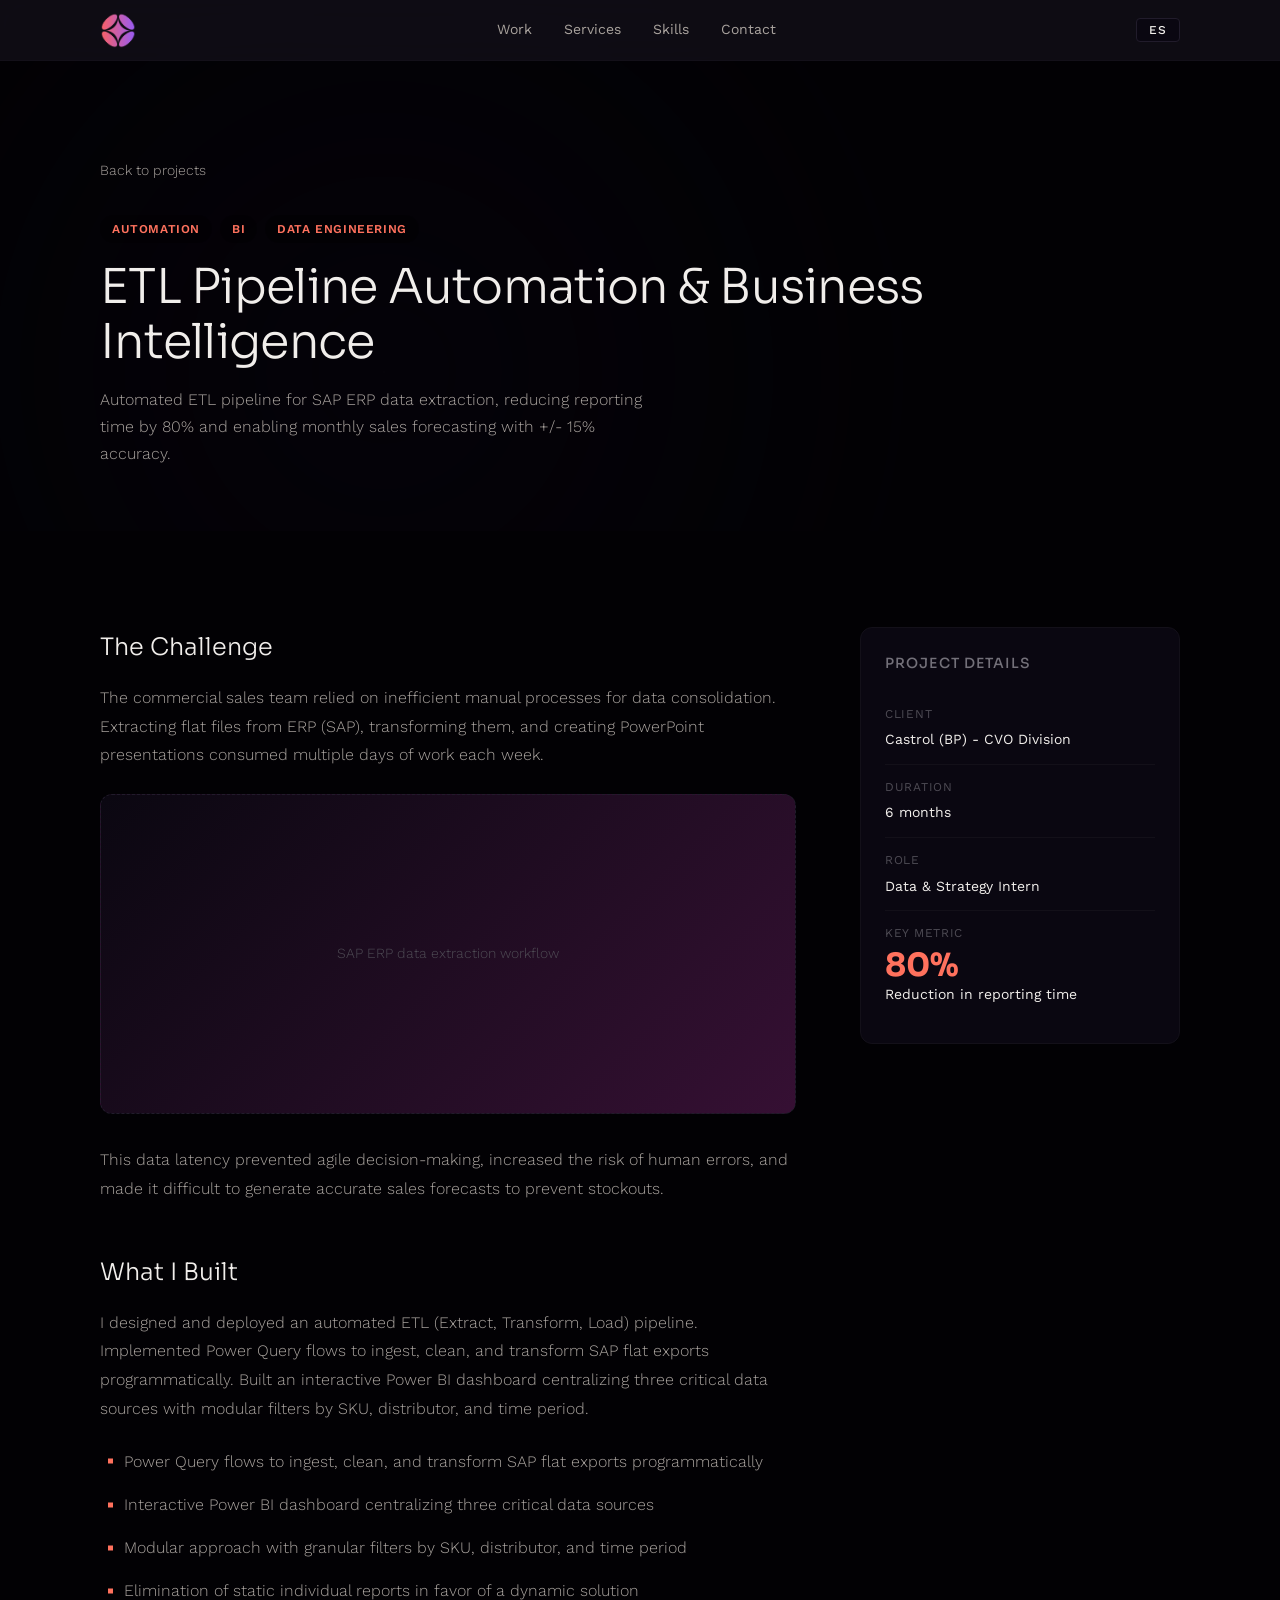
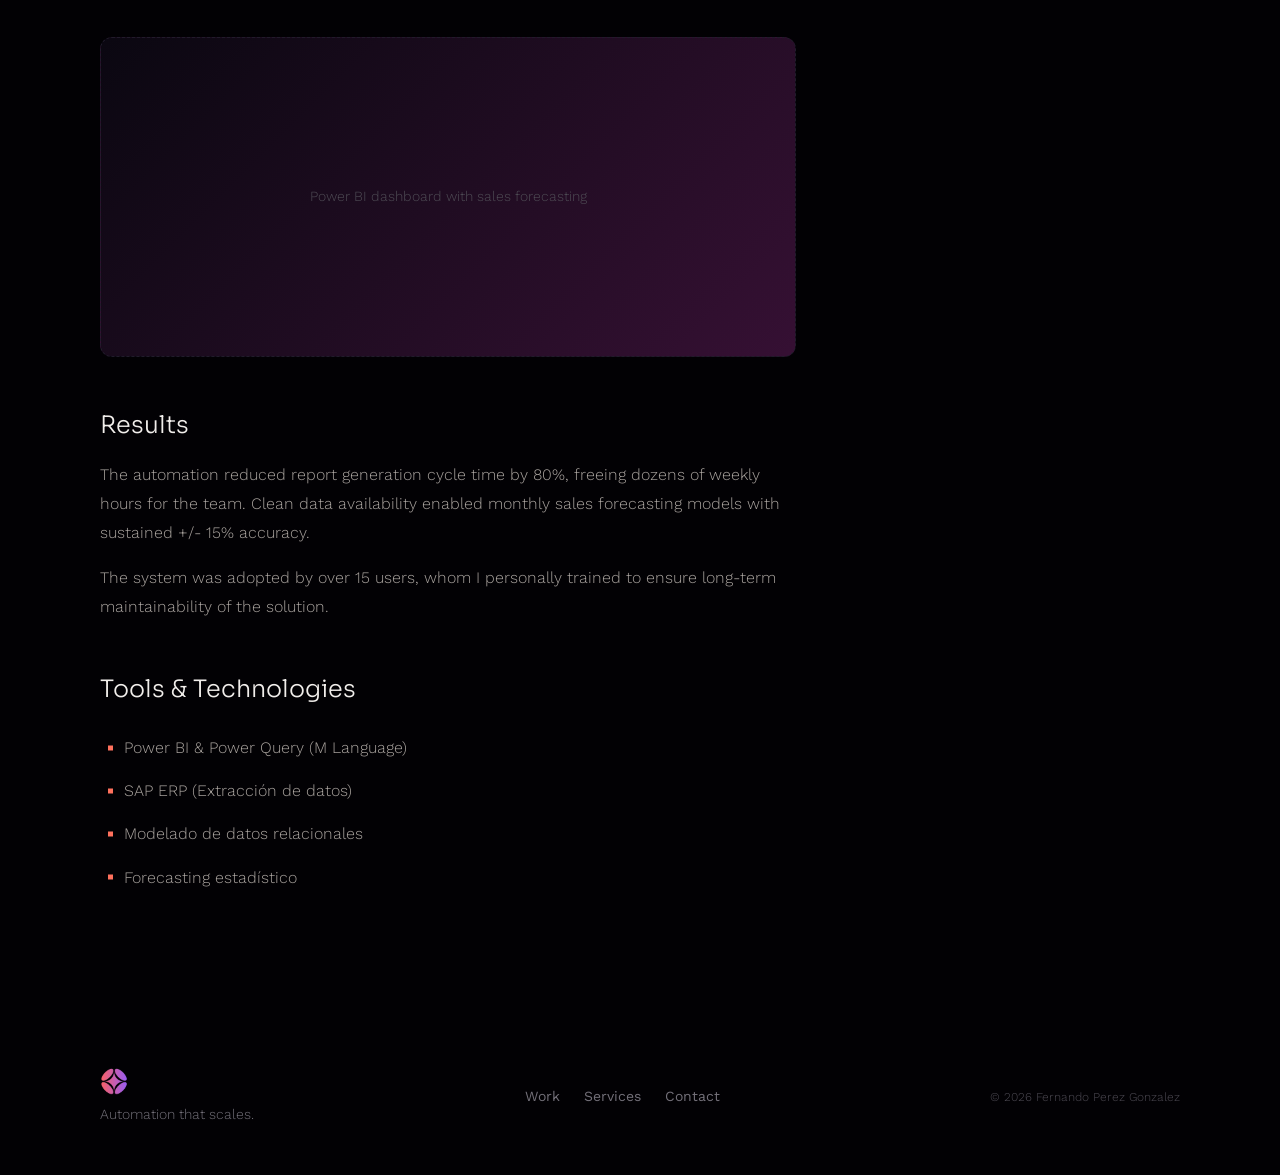
==== commit 0337e9d5: "Nueva version minimalista" ====
--- a/project-castrol.html
+++ b/project-castrol.html
@@ -7,7 +7,7 @@
     <link rel="icon" type="image/png" href="Logo.png">
     <link rel="preconnect" href="https://fonts.googleapis.com">
     <link rel="preconnect" href="https://fonts.gstatic.com" crossorigin>
-    <link href="https://fonts.googleapis.com/css2?family=Space+Grotesk:wght@500;700&family=Plus+Jakarta+Sans:wght@400;500;600&display=swap" rel="stylesheet">
+    <link href="https://fonts.googleapis.com/css2?family=Sora:wght@200;300;400;600&family=Work+Sans:wght@300;400;500&display=swap" rel="stylesheet">
     <link rel="stylesheet" href="styles.css">
 </head>
 <body>
--- a/styles.css
+++ b/styles.css
@@ -4,44 +4,43 @@
 
 :root {
     /* Core dark background, tinted violet */
-    --color-bg: oklch(12% 0.02 300);
-    --color-bg-elevated: oklch(16% 0.025 300);
-    --color-surface: oklch(20% 0.03 300);
-    --color-surface-raised: oklch(26% 0.04 300);
-    --color-surface-hover: oklch(30% 0.05 300);
-    --color-border: oklch(30% 0.06 300);
-    --color-border-subtle: oklch(22% 0.04 300);
-
-    /* Text — warm tinted whites to avoid sterile gray */
-    --color-text-primary: oklch(96% 0.01 60);
-    --color-text-secondary: oklch(75% 0.015 60);
-    --color-text-tertiary: oklch(55% 0.02 300);
-    --color-text-muted: oklch(45% 0.02 300);
-
-    /* Brand gradient: Coral → Magenta → Violet (inspired by logo) */
+    --color-bg: oklch(8% 0.015 300);
+    --color-bg-elevated: oklch(11% 0.018 300);
+    --color-surface: oklch(14% 0.022 300);
+    --color-surface-raised: oklch(18% 0.025 300);
+    --color-surface-hover: oklch(22% 0.03 300);
+    --color-border: oklch(24% 0.03 300);
+    --color-border-subtle: oklch(18% 0.02 300);
+
+    /* Text — warm tinted whites */
+    --color-text-primary: oklch(95% 0.005 60);
+    --color-text-secondary: oklch(72% 0.01 60);
+    --color-text-tertiary: oklch(55% 0.015 300);
+    --color-text-muted: oklch(42% 0.015 300);
+
+    /* Brand colors — solid palette from Logo.png */
     --color-brand-coral: oklch(72% 0.18 30);
     --color-brand-magenta: oklch(62% 0.2 330);
     --color-brand-violet: oklch(58% 0.18 280);
 
-    /* Primary brand = magenta for consistency */
     --color-brand: var(--color-brand-magenta);
     --color-brand-light: oklch(75% 0.15 330);
     --color-brand-dark: oklch(48% 0.18 330);
-    --color-brand-bg: oklch(18% 0.08 330);
+    --color-brand-bg: oklch(15% 0.06 330);
 
     /* Typography */
-    --font-display: 'Space Grotesk', system-ui, sans-serif;
-    --font-body: 'Plus Jakarta Sans', system-ui, sans-serif;
-
-    /* Scale — 10% bigger hero */
+    --font-display: 'Sora', system-ui, sans-serif;
+    --font-body: 'Work Sans', system-ui, sans-serif;
+
+    /* Scale */
     --text-display: 4rem;
-    --text-h1: 3.25rem;
-    --text-h2: 2.25rem;
-    --text-h3: 1.625rem;
-    --text-h4: 1.375rem;
-    --text-body: 1.0625rem;
-    --text-body-sm: 0.9375rem;
-    --text-caption: 0.8125rem;
+    --text-h1: 3rem;
+    --text-h2: 2rem;
+    --text-h3: 1.5rem;
+    --text-h4: 1.25rem;
+    --text-body: 1rem;
+    --text-body-sm: 0.875rem;
+    --text-caption: 0.75rem;
 
     /* Spacing */
     --space-1: 0.25rem;
@@ -55,13 +54,17 @@
     --space-16: 4rem;
     --space-20: 5rem;
     --space-24: 6rem;
+    --space-32: 8rem;
 
     /* Layout */
-    --max-width: 1140px;
-    --radius-sm: 0.5rem;
-    --radius-md: 0.75rem;
-    --radius-lg: 1rem;
+    --max-width: 1080px;
+    --radius-sm: 0.25rem;
+    --radius-md: 0.5rem;
+    --radius-lg: 0.75rem;
     --radius-pill: 9999px;
+
+    /* Divider */
+    --divider: 1px solid oklch(22% 0.02 300);
 }
 
 /* ========================================
@@ -82,7 +85,8 @@
 body {
     font-family: var(--font-body);
     font-size: var(--text-body);
-    line-height: 1.6;
+    font-weight: 300;
+    line-height: 1.7;
     color: var(--color-text-primary);
     background-color: var(--color-bg);
     -webkit-font-smoothing: antialiased;
@@ -93,20 +97,17 @@
    Utility Classes
    ======================================== */
 
-.gradient-text {
-    background: linear-gradient(135deg, var(--color-brand-coral), var(--color-brand-magenta), var(--color-brand-violet));
-    -webkit-background-clip: text;
-    -webkit-text-fill-color: transparent;
-    background-clip: text;
+.hero-line-accent {
+    color: var(--color-brand-coral);
 }
 
 .section-tag {
     display: inline-block;
     font-family: var(--font-body);
     font-size: var(--text-caption);
-    font-weight: 600;
+    font-weight: 500;
     text-transform: uppercase;
-    letter-spacing: 0.08em;
+    letter-spacing: 0.12em;
     color: var(--color-brand);
     margin-bottom: var(--space-4);
 }
@@ -119,11 +120,11 @@
 .section-heading {
     font-family: var(--font-display);
     font-size: var(--text-h2);
-    font-weight: 700;
-    line-height: 1.2;
+    font-weight: 300;
+    line-height: 1.25;
     color: var(--color-text-primary);
     margin-bottom: var(--space-4);
-    letter-spacing: -0.02em;
+    letter-spacing: -0.015em;
 }
 
 .section-heading.center {
@@ -133,9 +134,10 @@
 .section-sub {
     font-family: var(--font-body);
     font-size: var(--text-body);
+    font-weight: 300;
     color: var(--color-text-secondary);
-    max-width: 55ch;
-    line-height: 1.6;
+    max-width: 52ch;
+    line-height: 1.7;
 }
 
 .section-header {
@@ -192,7 +194,7 @@
 .lang-toggle {
     font-family: var(--font-body);
     font-size: var(--text-caption);
-    font-weight: 700;
+    font-weight: 500;
     color: var(--color-text-primary);
     background: var(--color-surface);
     border: 1.5px solid var(--color-border);
@@ -201,7 +203,7 @@
     cursor: pointer;
     transition: all 200ms ease;
     text-transform: uppercase;
-    letter-spacing: 0.05em;
+    letter-spacing: 0.08em;
     min-width: 36px;
     text-align: center;
 }
@@ -209,13 +211,12 @@
 .lang-toggle:hover {
     background: var(--color-surface-raised);
     border-color: var(--color-brand-magenta);
-    color: var(--color-brand-magenta);
 }
 
 .nav-link {
     font-family: var(--font-body);
     font-size: var(--text-body-sm);
-    font-weight: 500;
+    font-weight: 400;
     color: var(--color-text-secondary);
     text-decoration: none;
     position: relative;
@@ -229,8 +230,8 @@
     bottom: -2px;
     left: 0;
     width: 100%;
-    height: 2px;
-    background: linear-gradient(90deg, var(--color-brand-coral), var(--color-brand-magenta));
+    height: 1px;
+    background: var(--color-brand-coral);
     transform: scaleX(0);
     transform-origin: left;
     transition: transform 300ms cubic-bezier(0.25, 1, 0.5, 1);
@@ -242,6 +243,15 @@
 
 .nav-link:hover::after {
     transform: scaleX(1);
+}
+
+.nav-link.active {
+    color: var(--color-brand-coral);
+}
+
+.nav-link.active::after {
+    transform: scaleX(1);
+    background: var(--color-brand-coral);
 }
 
 /* ========================================
@@ -344,97 +354,25 @@
 }
 
 /* ========================================
-   Hero Section — Bigger + Textured
+   Hero Section — Clean, typographic, no gradients
    ======================================== */
 
 .hero {
     position: relative;
-    padding: calc(var(--space-24) + 60px) var(--space-6) var(--space-24);
+    padding: calc(var(--space-32) + 60px) var(--space-6) var(--space-24);
     overflow: hidden;
-    min-height: auto;
-}
-
-.hero-bg {
-    position: absolute;
-    inset: 0;
-    z-index: 0;
-    background:
-        radial-gradient(ellipse 70% 60% at 15% 35%, oklch(22% 0.1 330 / 0.2) 0%, transparent 55%),
-        radial-gradient(ellipse 50% 50% at 85% 65%, oklch(18% 0.08 280 / 0.15) 0%, transparent 50%);
-}
-
-/* Organic blob shapes instead of perfect circles */
-.hero-blob {
-    position: absolute;
-    pointer-events: none;
-    filter: blur(80px);
-    opacity: 0.5;
-}
-
-.blob-1 {
-    top: -10%;
-    right: -5%;
-    width: 500px;
-    height: 400px;
-    background: radial-gradient(ellipse at center, oklch(50% 0.15 330 / 0.12) 0%, transparent 70%);
-    border-radius: 60% 40% 30% 70% / 60% 30% 70% 40%;
-    animation: blobFloat 12s ease-in-out infinite;
-}
-
-.blob-2 {
-    bottom: -5%;
-    left: -10%;
-    width: 450px;
-    height: 350px;
-    background: radial-gradient(ellipse at center, oklch(45% 0.12 280 / 0.1) 0%, transparent 70%);
-    border-radius: 30% 70% 70% 30% / 30% 30% 70% 70%;
-    animation: blobFloat 15s ease-in-out infinite reverse;
-}
-
-.blob-3 {
-    top: 40%;
-    left: 50%;
-    width: 300px;
-    height: 300px;
-    background: radial-gradient(ellipse at center, oklch(55% 0.1 30 / 0.06) 0%, transparent 70%);
-    border-radius: 50% 50% 40% 60% / 60% 40% 60% 40%;
-    animation: blobFloat 10s ease-in-out infinite 2s;
-}
-
-@keyframes blobFloat {
-    0%, 100% { transform: translate(0, 0) scale(1); }
-    33% { transform: translate(20px, -30px) scale(1.05); }
-    66% { transform: translate(-15px, 20px) scale(0.95); }
-}
-
-/* Subtle noise texture overlay */
-.hero-noise {
-    position: absolute;
-    inset: 0;
-    opacity: 0.03;
-    background-image: url("data:image/svg+xml,%3Csvg viewBox='0 0 200 200' xmlns='http://www.w3.org/2000/svg'%3E%3Cfilter id='noiseFilter'%3E%3CfeTurbulence type='fractalNoise' baseFrequency='0.9' numOctaves='4' stitchTiles='stitch'/%3E%3C/filter%3E%3Crect width='100%25' height='100%25' filter='url(%23noiseFilter)'/%3E%3C/svg%3E");
-    pointer-events: none;
-    z-index: 1;
+    background: var(--color-bg);
+    border-bottom: var(--divider);
 }
 
 .hero-content {
     position: relative;
     z-index: 2;
-    max-width: 780px;
+    max-width: 720px;
     margin: 0 auto;
     text-align: center;
 }
 
-.hero-logo-wrap {
-    margin-bottom: var(--space-6);
-}
-
-.hero-logo {
-    height: 80px;
-    width: auto;
-    display: inline-block;
-}
-
 .hero-lockup {
     margin-bottom: var(--space-6);
 }
@@ -443,52 +381,55 @@
     display: inline-block;
     font-family: var(--font-body);
     font-size: var(--text-caption);
-    font-weight: 600;
-    color: var(--color-brand-magenta);
+    font-weight: 500;
+    color: var(--color-brand-coral);
     text-transform: uppercase;
-    letter-spacing: 0.1em;
-    padding: var(--space-2) var(--space-4);
-    background: var(--color-brand-bg);
-    border: 1px solid var(--color-border);
-    border-radius: var(--radius-pill);
+    letter-spacing: 0.14em;
+    padding: var(--space-1) var(--space-4);
+    border: 1px solid oklch(30% 0.03 30);
+    border-radius: var(--radius-sm);
 }
 
 .hero-tagline {
     font-family: var(--font-body);
     font-size: var(--text-body);
-    font-weight: 500;
-    color: var(--color-text-secondary);
+    font-weight: 300;
+    color: var(--color-text-tertiary);
     margin-bottom: var(--space-4);
-    letter-spacing: 0.02em;
+    letter-spacing: 0.03em;
 }
 
 .hero-headline {
     font-family: var(--font-display);
     font-size: var(--text-display);
-    font-weight: 700;
-    line-height: 1.1;
+    font-weight: 200;
+    line-height: 1.15;
     color: var(--color-text-primary);
     margin-bottom: var(--space-6);
-    letter-spacing: -0.03em;
+    letter-spacing: -0.02em;
 }
 
 .hero-line {
     display: block;
 }
 
+.hero-line-accent {
+    color: var(--color-brand-coral);
+}
+
 .hero-subline {
     font-family: var(--font-body);
-    font-size: var(--text-h4);
-    font-weight: 400;
-    line-height: 1.6;
+    font-size: var(--text-body);
+    font-weight: 300;
+    line-height: 1.8;
     color: var(--color-text-secondary);
-    max-width: 55ch;
+    max-width: 52ch;
     margin: 0 auto var(--space-8);
 }
 
 .hero-subline strong {
     color: var(--color-text-primary);
-    font-weight: 600;
+    font-weight: 500;
 }
 
 .hero-cta {
@@ -507,8 +448,8 @@
     align-items: center;
     justify-content: center;
     font-family: var(--font-body);
-    font-size: var(--text-body);
-    font-weight: 600;
+    font-size: var(--text-body-sm);
+    font-weight: 500;
     text-decoration: none;
     padding: var(--space-3) var(--space-6);
     border-radius: var(--radius-sm);
@@ -520,13 +461,13 @@
 }
 
 .btn-primary {
-    background: linear-gradient(135deg, var(--color-brand-magenta), var(--color-brand-violet));
+    background: var(--color-brand-magenta);
     color: var(--color-text-primary);
 }
 
 .btn-primary:hover {
-    transform: translateY(-2px);
-    box-shadow: 0 8px 24px oklch(50% 0.15 330 / 0.3);
+    background: var(--color-brand-dark);
+    transform: translateY(-1px);
 }
 
 .btn-primary:focus-visible {
@@ -537,13 +478,12 @@
 .btn-ghost {
     background: transparent;
     color: var(--color-text-primary);
-    box-shadow: inset 0 0 0 1.5px var(--color-border);
+    box-shadow: inset 0 0 0 1px var(--color-border);
 }
 
 .btn-ghost:hover {
     background: var(--color-surface);
-    border-color: var(--color-border);
-    transform: translateY(-2px);
+    transform: translateY(-1px);
 }
 
 .btn-ghost:focus-visible {
@@ -553,7 +493,7 @@
 
 .btn-large {
     padding: var(--space-4) var(--space-8);
-    font-size: var(--text-h4);
+    font-size: var(--text-body);
 }
 
 /* ========================================
@@ -562,9 +502,8 @@
 
 .metrics {
     padding: var(--space-16) var(--space-6);
-    background: var(--color-bg-elevated);
-    border-top: 1px solid var(--color-border-subtle);
-    border-bottom: 1px solid var(--color-border-subtle);
+    background: var(--color-bg);
+    border-bottom: var(--divider);
 }
 
 .metrics-inner {
@@ -581,10 +520,7 @@
     font-family: var(--font-display);
     font-size: var(--text-h1);
     font-weight: 700;
-    background: linear-gradient(135deg, var(--color-brand-coral), var(--color-brand-magenta));
-    -webkit-background-clip: text;
-    -webkit-text-fill-color: transparent;
-    background-clip: text;
+    color: var(--color-brand-coral);
     line-height: 1.1;
     margin-bottom: var(--space-2);
 }
@@ -593,7 +529,7 @@
     font-family: var(--font-body);
     font-size: var(--text-body-sm);
     color: var(--color-text-tertiary);
-    font-weight: 500;
+    font-weight: 400;
 }
 
 /* ========================================
@@ -651,6 +587,7 @@
 
 .services {
     padding: var(--space-24) var(--space-6);
+    border-bottom: var(--divider);
 }
 
 .services-inner {
@@ -680,8 +617,15 @@
 }
 
 .service-card.featured {
-    border-color: var(--color-brand);
-    background: linear-gradient(180deg, var(--color-surface) 0%, oklch(22% 0.06 330) 100%);
+    border-color: var(--color-brand-magenta);
+    background: var(--color-surface-raised);
+}
+
+.service-card.featured .service-card-icon {
+    width: 56px;
+    height: 56px;
+    background: var(--color-brand-magenta);
+    color: var(--color-text-primary);
 }
 
 .service-card-badge {
@@ -700,30 +644,31 @@
 }
 
 .service-card-icon {
-    width: 52px;
-    height: 52px;
+    width: 48px;
+    height: 48px;
     display: flex;
     align-items: center;
     justify-content: center;
-    background: linear-gradient(135deg, oklch(25% 0.08 330), oklch(20% 0.06 280));
+    background: var(--color-surface-raised);
     border-radius: var(--radius-md);
-    color: var(--color-brand-magenta);
+    color: var(--color-brand-coral);
     margin-bottom: var(--space-6);
 }
 
 .service-card-title {
     font-family: var(--font-display);
     font-size: var(--text-h4);
-    font-weight: 600;
+    font-weight: 400;
     color: var(--color-text-primary);
     margin-bottom: var(--space-2);
 }
 
 .service-card-desc {
     font-family: var(--font-body);
-    font-size: var(--text-body);
+    font-size: var(--text-body-sm);
+    font-weight: 300;
     color: var(--color-text-secondary);
-    line-height: 1.6;
+    line-height: 1.7;
     margin-bottom: var(--space-4);
 }
 
@@ -736,6 +681,7 @@
 .service-card-list li {
     font-family: var(--font-body);
     font-size: var(--text-body-sm);
+    font-weight: 300;
     color: var(--color-text-tertiary);
     padding: var(--space-2) 0;
     border-top: 1px solid var(--color-border-subtle);
@@ -747,8 +693,8 @@
     content: '→';
     position: absolute;
     left: 0;
-    color: var(--color-brand-magenta);
-    font-weight: 600;
+    color: var(--color-brand-coral);
+    font-weight: 500;
 }
 
 /* ========================================
@@ -758,11 +704,12 @@
 .work {
     padding: var(--space-24) var(--space-6);
     background: var(--color-bg-elevated);
+    border-bottom: var(--divider);
 }
 
 .work-academic {
     background: var(--color-bg);
-    border-top: 1px solid var(--color-border-subtle);
+    border-bottom: var(--divider);
 }
 
 .work-inner {
@@ -796,25 +743,38 @@
     box-shadow: 0 20px 40px oklch(10% 0.05 300 / 0.4);
 }
 
+/* First work card emphasis — breaks identical grid pattern */
 .work-card-visual {
     position: relative;
-    height: 260px;
+    height: 240px;
     overflow: hidden;
-    --card-gradient-angle: 135deg;
+    --card-solid-color: oklch(18% 0.04 330);
 }
 
 .work-card-gradient {
     position: absolute;
     inset: 0;
-    background: linear-gradient(var(--card-gradient-angle), oklch(30% 0.1 330), oklch(25% 0.08 280), oklch(20% 0.06 300));
-}
-
-.work-card-gradient::after {
-    content: '';
-    position: absolute;
-    inset: 0;
-    background: radial-gradient(circle at 30% 70%, oklch(55% 0.12 330 / 0.2) 0%, transparent 60%);
-}
+    background: var(--card-solid-color);
+}
+
+/* First work card emphasis */
+.work-card-link:first-child .work-card-visual {
+    height: 300px;
+}
+
+.work-card-link:first-child .work-card {
+    border-color: oklch(30% 0.06 330);
+}
+
+.work-card-link:first-child .work-card-gradient {
+    --card-solid-color: oklch(22% 0.06 330);
+}
+
+/* Work card visual color variants */
+.work-card-link:nth-child(1) .work-card-visual { --card-solid-color: oklch(20% 0.07 330); }
+.work-card-link:nth-child(2) .work-card-visual { --card-solid-color: oklch(18% 0.06 280); }
+.work-card-link:nth-child(3) .work-card-visual { --card-solid-color: oklch(16% 0.05 30); }
+.work-card-link:nth-child(4) .work-card-visual { --card-solid-color: oklch(17% 0.05 330); }
 
 .work-card-tags {
     position: absolute;
@@ -828,14 +788,13 @@
 .work-card-tag {
     font-family: var(--font-body);
     font-size: var(--text-caption);
-    font-weight: 600;
+    font-weight: 500;
     text-transform: uppercase;
-    letter-spacing: 0.05em;
-    color: var(--color-text-primary);
-    background: rgba(0, 0, 0, 0.4);
-    backdrop-filter: blur(8px);
+    letter-spacing: 0.06em;
+    color: var(--color-text-primary);
+    background: rgba(0, 0, 0, 0.5);
     padding: var(--space-1) var(--space-3);
-    border-radius: var(--radius-pill);
+    border-radius: var(--radius-sm);
 }
 
 .work-card-content {
@@ -845,16 +804,17 @@
 .work-card-title {
     font-family: var(--font-display);
     font-size: var(--text-h4);
-    font-weight: 600;
+    font-weight: 400;
     color: var(--color-text-primary);
     margin-bottom: var(--space-2);
 }
 
 .work-card-desc {
     font-family: var(--font-body);
-    font-size: var(--text-body);
+    font-size: var(--text-body-sm);
+    font-weight: 300;
     color: var(--color-text-secondary);
-    line-height: 1.6;
+    line-height: 1.7;
     margin-bottom: var(--space-4);
 }
 
@@ -868,22 +828,23 @@
 .work-card-metric {
     font-family: var(--font-body);
     font-size: var(--text-caption);
-    font-weight: 600;
+    font-weight: 500;
     color: var(--color-brand-coral);
     text-transform: uppercase;
-    letter-spacing: 0.05em;
+    letter-spacing: 0.06em;
 }
 
 .work-card-tech {
     font-family: var(--font-body);
     font-size: var(--text-caption);
+    font-weight: 300;
     color: var(--color-text-muted);
 }
 
 .work-card-arrow {
     font-family: var(--font-body);
     font-size: var(--text-body-sm);
-    font-weight: 600;
+    font-weight: 500;
     color: var(--color-brand-magenta);
     transition: color 200ms ease;
 }
@@ -927,13 +888,13 @@
 .work-card-tag-compact {
     font-family: var(--font-body);
     font-size: var(--text-caption);
-    font-weight: 600;
+    font-weight: 500;
     text-transform: uppercase;
-    letter-spacing: 0.05em;
-    color: var(--color-brand-magenta);
+    letter-spacing: 0.06em;
+    color: var(--color-brand-coral);
     background: var(--color-brand-bg);
     padding: var(--space-1) var(--space-3);
-    border-radius: var(--radius-pill);
+    border-radius: var(--radius-sm);
 }
 
 /* ========================================
@@ -943,6 +904,7 @@
 .skills {
     padding: var(--space-24) var(--space-6);
     background: var(--color-bg-elevated);
+    border-bottom: var(--divider);
 }
 
 .skills-inner {
@@ -961,12 +923,18 @@
     background: var(--color-surface);
     border: 1px solid var(--color-border-subtle);
     border-radius: var(--radius-lg);
-}
+    border-top-width: 3px;
+}
+
+.skills-category:nth-child(1) { border-top-color: var(--color-brand-coral); }
+.skills-category:nth-child(2) { border-top-color: var(--color-brand-magenta); }
+.skills-category:nth-child(3) { border-top-color: var(--color-brand-violet); }
+.skills-category:nth-child(4) { border-top-color: var(--color-brand-coral); }
 
 .skills-cat-title {
     font-family: var(--font-display);
     font-size: var(--text-h4);
-    font-weight: 600;
+    font-weight: 400;
     color: var(--color-text-primary);
     margin-bottom: var(--space-6);
     padding-bottom: var(--space-4);
@@ -982,7 +950,7 @@
 .skill-item {
     font-family: var(--font-body);
     font-size: var(--text-body-sm);
-    font-weight: 500;
+    font-weight: 400;
     color: var(--color-text-secondary);
     background: var(--color-bg-elevated);
     border: 1px solid var(--color-border-subtle);
@@ -1005,6 +973,7 @@
 .process {
     padding: var(--space-24) var(--space-6);
     background: var(--color-bg);
+    border-bottom: var(--divider);
 }
 
 .process-inner {
@@ -1020,23 +989,24 @@
 
 .process-step {
     padding: var(--space-6);
-    border-left: 2px solid var(--color-border);
+    border-top: 1px solid var(--color-border-subtle);
     transition: border-color 200ms ease;
 }
 
+.process-step:first-child {
+    border-top: none;
+}
+
 .process-step:hover {
-    border-left-color: var(--color-brand-magenta);
+    border-top-color: var(--color-brand-magenta);
 }
 
 .process-number {
     display: block;
     font-family: var(--font-display);
     font-size: var(--text-h1);
-    font-weight: 700;
-    background: linear-gradient(135deg, var(--color-brand-coral), var(--color-brand-magenta));
-    -webkit-background-clip: text;
-    -webkit-text-fill-color: transparent;
-    background-clip: text;
+    font-weight: 200;
+    color: var(--color-brand-violet);
     line-height: 1;
     margin-bottom: var(--space-4);
 }
@@ -1044,16 +1014,17 @@
 .process-title {
     font-family: var(--font-display);
     font-size: var(--text-h4);
-    font-weight: 600;
+    font-weight: 400;
     color: var(--color-text-primary);
     margin-bottom: var(--space-2);
 }
 
 .process-desc {
     font-family: var(--font-body);
-    font-size: var(--text-body);
+    font-size: var(--text-body-sm);
+    font-weight: 300;
     color: var(--color-text-secondary);
-    line-height: 1.6;
+    line-height: 1.7;
 }
 
 /* ========================================
@@ -1063,6 +1034,7 @@
 .tech-stack {
     padding: var(--space-24) var(--space-6);
     background: var(--color-bg-elevated);
+    border-bottom: var(--divider);
 }
 
 .tech-inner {
@@ -1082,7 +1054,7 @@
 .tech-item {
     font-family: var(--font-body);
     font-size: var(--text-body-sm);
-    font-weight: 500;
+    font-weight: 400;
     color: var(--color-text-secondary);
     background: var(--color-surface);
     border: 1px solid var(--color-border-subtle);
@@ -1104,8 +1076,7 @@
 .connect {
     padding: var(--space-24) var(--space-6);
     background: var(--color-bg);
-    border-top: 1px solid var(--color-border-subtle);
-    border-bottom: 1px solid var(--color-border-subtle);
+    border-bottom: var(--divider);
 }
 
 .connect-inner {
@@ -1116,16 +1087,17 @@
 
 .connect-text {
     font-family: var(--font-body);
-    font-size: var(--text-h4);
+    font-size: var(--text-body);
+    font-weight: 300;
     color: var(--color-text-secondary);
-    line-height: 1.7;
+    line-height: 1.8;
     margin-bottom: var(--space-8);
 }
 
 .connect-link {
     color: var(--color-brand-magenta);
     text-decoration: none;
-    font-weight: 600;
+    font-weight: 500;
     position: relative;
     transition: color 200ms ease;
 }
@@ -1146,8 +1118,8 @@
     align-items: center;
     gap: var(--space-2);
     font-family: var(--font-body);
-    font-size: var(--text-body);
-    font-weight: 600;
+    font-size: var(--text-body-sm);
+    font-weight: 500;
     color: var(--color-text-primary);
     background: var(--color-surface);
     border: 1px solid var(--color-border-subtle);
@@ -1174,10 +1146,11 @@
 .contact {
     padding: var(--space-24) var(--space-6);
     background: var(--color-bg-elevated);
+    border-bottom: var(--divider);
 }
 
 .contact-inner {
-    max-width: 600px;
+    max-width: 560px;
     margin: 0 auto;
     text-align: center;
 }
@@ -1185,18 +1158,19 @@
 .contact-heading {
     font-family: var(--font-display);
     font-size: var(--text-h2);
-    font-weight: 700;
+    font-weight: 300;
     color: var(--color-text-primary);
     margin-bottom: var(--space-4);
-    letter-spacing: -0.02em;
+    letter-spacing: -0.015em;
 }
 
 .contact-subline {
     font-family: var(--font-body);
-    font-size: var(--text-h4);
+    font-size: var(--text-body);
+    font-weight: 300;
     color: var(--color-text-secondary);
     margin-bottom: var(--space-8);
-    line-height: 1.6;
+    line-height: 1.7;
 }
 
 .contact-actions {
@@ -1207,48 +1181,12 @@
 }
 
 /* ========================================
-   CV Download Section
-   ======================================== */
-
-.cv-download {
-    padding: var(--space-20) var(--space-6);
-    background: linear-gradient(135deg, oklch(18% 0.06 330), oklch(15% 0.05 280));
-    border-top: 1px solid var(--color-border-subtle);
-}
-
-.cv-inner {
-    max-width: var(--max-width);
-    margin: 0 auto;
-    text-align: center;
-}
-
-.cv-heading {
-    font-family: var(--font-display);
-    font-size: var(--text-h2);
-    font-weight: 700;
-    color: var(--color-text-primary);
-    margin-bottom: var(--space-4);
-    letter-spacing: -0.02em;
-}
-
-.cv-subline {
-    font-family: var(--font-body);
-    font-size: var(--text-body);
-    color: var(--color-text-secondary);
-    margin-bottom: var(--space-8);
-    max-width: 50ch;
-    margin-left: auto;
-    margin-right: auto;
-}
-
-/* ========================================
    Footer
    ======================================== */
 
 .footer {
     padding: var(--space-12) var(--space-6);
-    background: var(--color-surface);
-    border-top: 1px solid var(--color-border-subtle);
+    background: var(--color-bg);
 }
 
 .footer-inner {
@@ -1262,7 +1200,7 @@
 }
 
 .footer-logo-img {
-    height: 32px;
+    height: 28px;
     width: auto;
     display: block;
     margin-bottom: var(--space-2);
@@ -1271,6 +1209,7 @@
 .footer-tagline {
     font-family: var(--font-body);
     font-size: var(--text-body-sm);
+    font-weight: 300;
     color: var(--color-text-tertiary);
 }
 
@@ -1282,6 +1221,7 @@
 .footer-link {
     font-family: var(--font-body);
     font-size: var(--text-body-sm);
+    font-weight: 400;
     color: var(--color-text-tertiary);
     text-decoration: none;
     transition: color 200ms ease;
@@ -1294,6 +1234,7 @@
 .footer-copy {
     font-family: var(--font-body);
     font-size: var(--text-caption);
+    font-weight: 300;
     color: var(--color-text-muted);
 }
 
@@ -1310,14 +1251,16 @@
 .project-hero-bg {
     position: absolute;
     inset: 0;
-    background: linear-gradient(135deg, oklch(25% 0.1 330), oklch(20% 0.08 280), oklch(18% 0.06 300));
+    background: var(--color-bg-elevated);
 }
 
 .project-hero-bg::after {
     content: '';
     position: absolute;
     inset: 0;
-    background: radial-gradient(circle at 30% 70%, oklch(50% 0.12 330 / 0.15) 0%, transparent 50%);
+    background: var(--color-bg);
+    mask-image: radial-gradient(circle at 30% 70%, transparent 0%, black 60%);
+    -webkit-mask-image: radial-gradient(circle at 30% 70%, transparent 0%, black 60%);
 }
 
 .project-hero-content {
@@ -1370,23 +1313,25 @@
 .project-title {
     font-family: var(--font-display);
     font-size: var(--text-h1);
-    font-weight: 700;
+    font-weight: 300;
     color: var(--color-text-primary);
     margin-bottom: var(--space-4);
-    letter-spacing: -0.02em;
+    letter-spacing: -0.015em;
     line-height: 1.15;
 }
 
 .project-subtitle {
     font-family: var(--font-body);
-    font-size: var(--text-h4);
+    font-size: var(--text-body);
+    font-weight: 300;
     color: var(--color-text-secondary);
-    max-width: 60ch;
-    line-height: 1.6;
+    max-width: 56ch;
+    line-height: 1.7;
 }
 
 .project-body {
     padding: var(--space-24) var(--space-6);
+    background: var(--color-bg);
 }
 
 .project-body-inner {
@@ -1400,7 +1345,7 @@
 .project-main h2 {
     font-family: var(--font-display);
     font-size: var(--text-h3);
-    font-weight: 600;
+    font-weight: 300;
     color: var(--color-text-primary);
     margin: var(--space-12) 0 var(--space-4);
 }
@@ -1412,8 +1357,9 @@
 .project-main p {
     font-family: var(--font-body);
     font-size: var(--text-body);
+    font-weight: 300;
     color: var(--color-text-secondary);
-    line-height: 1.7;
+    line-height: 1.8;
     margin-bottom: var(--space-4);
 }
 
@@ -1426,6 +1372,7 @@
 .project-main ul li {
     font-family: var(--font-body);
     font-size: var(--text-body);
+    font-weight: 300;
     color: var(--color-text-secondary);
     padding: var(--space-2) 0;
     padding-left: var(--space-6);
@@ -1438,10 +1385,9 @@
     left: var(--space-2);
     top: 50%;
     transform: translateY(-50%);
-    width: 6px;
-    height: 6px;
-    border-radius: 50%;
-    background: var(--color-brand-magenta);
+    width: 5px;
+    height: 5px;
+    background: var(--color-brand-coral);
 }
 
 /* Project image placeholder */
@@ -1476,9 +1422,9 @@
 .project-sidebar-title {
     font-family: var(--font-display);
     font-size: var(--text-body-sm);
-    font-weight: 600;
+    font-weight: 500;
     text-transform: uppercase;
-    letter-spacing: 0.05em;
+    letter-spacing: 0.08em;
     color: var(--color-text-tertiary);
     margin-bottom: var(--space-4);
 }
@@ -1495,27 +1441,25 @@
 .project-sidebar-label {
     font-family: var(--font-body);
     font-size: var(--text-caption);
+    font-weight: 400;
     color: var(--color-text-muted);
     text-transform: uppercase;
-    letter-spacing: 0.05em;
+    letter-spacing: 0.06em;
     margin-bottom: var(--space-1);
 }
 
 .project-sidebar-value {
     font-family: var(--font-body);
-    font-size: var(--text-body);
-    color: var(--color-text-primary);
-    font-weight: 500;
+    font-size: var(--text-body-sm);
+    color: var(--color-text-primary);
+    font-weight: 400;
 }
 
 .project-metric-highlight {
     font-family: var(--font-display);
     font-size: var(--text-h2);
     font-weight: 700;
-    background: linear-gradient(135deg, var(--color-brand-coral), var(--color-brand-magenta));
-    -webkit-background-clip: text;
-    -webkit-text-fill-color: transparent;
-    background-clip: text;
+    color: var(--color-brand-coral);
     line-height: 1.1;
 }
 
@@ -1536,16 +1480,12 @@
         padding: calc(var(--space-16) + 60px) var(--space-4) var(--space-12);
     }
 
-    .hero-logo {
-        height: 60px;
-    }
-
     .hero-headline {
-        line-height: 1.15;
+        line-height: 1.2;
     }
 
     .hero-subline {
-        font-size: var(--text-body);
+        font-size: var(--text-body-sm);
     }
 
     .hero-cta {
@@ -1584,6 +1524,10 @@
         height: 200px;
     }
 
+    .work-card-link:first-child .work-card-visual {
+        height: 240px;
+    }
+
     .metrics-inner {
         grid-template-columns: repeat(2, 1fr);
         gap: var(--space-6);
@@ -1594,8 +1538,7 @@
     }
 
     .process-step {
-        border-left: none;
-        border-top: 2px solid var(--color-border);
+        border-top: 1px solid var(--color-border-subtle);
         padding-top: var(--space-6);
     }
 
@@ -1614,7 +1557,7 @@
     }
 
     .project-image {
-        height: 220px;
+        height: 200px;
     }
 
     .trusted-inner {
@@ -1628,7 +1571,7 @@
     }
 
     .connect-text {
-        font-size: var(--text-body);
+        font-size: var(--text-body-sm);
     }
 
     .contact-actions,
@@ -1640,7 +1583,7 @@
 
 @media (min-width: 769px) and (max-width: 1024px) {
     :root {
-        --text-display: 3.25rem;
+        --text-display: 3rem;
     }
 
     .work-grid {
@@ -1664,10 +1607,6 @@
 @media (prefers-reduced-motion: reduce) {
     html {
         scroll-behavior: auto;
-    }
-
-    .hero-blob {
-        animation: none;
     }
 
     .btn,
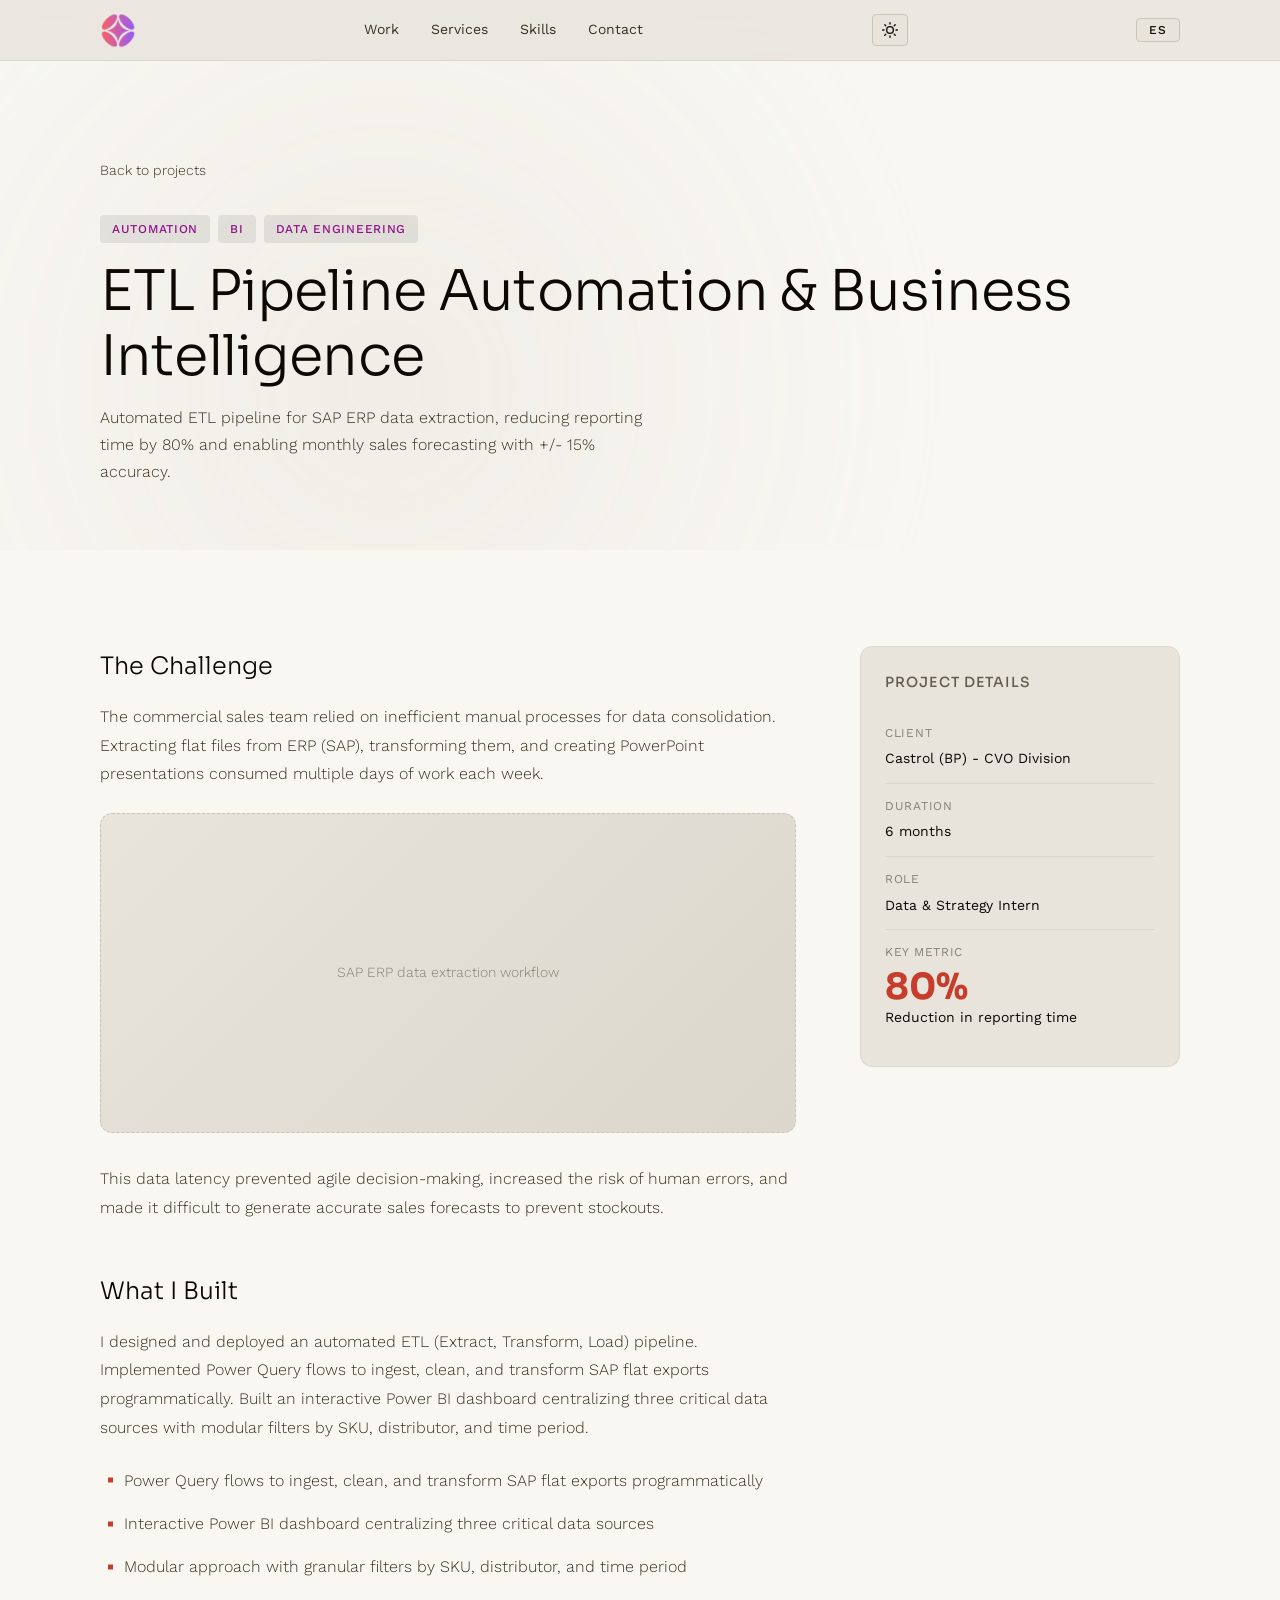
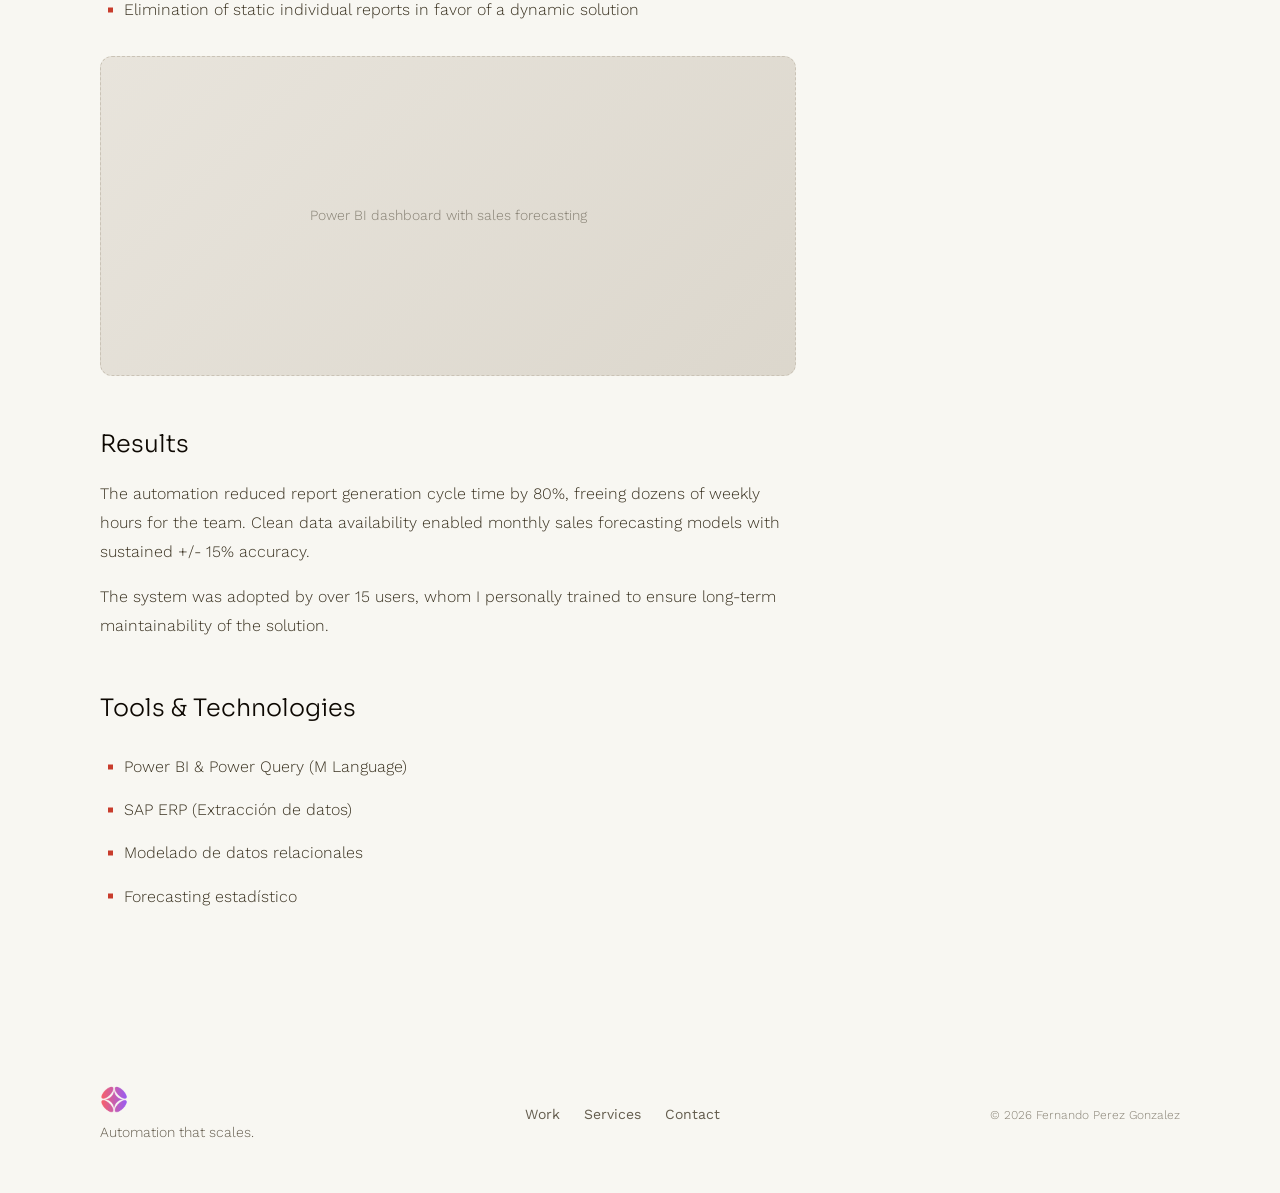
==== commit 020c847d: "segunda version de portafolio, version minimalista produccion" ====
--- a/project-castrol.html
+++ b/project-castrol.html
@@ -23,6 +23,10 @@
                 <a href="index.html#skills" class="nav-link" data-i18n="nav.skills">Skills</a>
                 <a href="index.html#contact" class="nav-link" data-i18n="nav.contact">Contact</a>
             </div>
+            <button class="theme-toggle" aria-label="Toggle theme" id="theme-toggle">
+                <svg class="icon-sun" viewBox="0 0 24 24" fill="none" stroke="currentColor" stroke-width="2" stroke-linecap="round" stroke-linejoin="round"><circle cx="12" cy="12" r="5"/><line x1="12" y1="1" x2="12" y2="3"/><line x1="12" y1="21" x2="12" y2="23"/><line x1="4.22" y1="4.22" x2="5.64" y2="5.64"/><line x1="18.36" y1="18.36" x2="19.78" y2="19.78"/><line x1="1" y1="12" x2="3" y2="12"/><line x1="21" y1="12" x2="23" y2="12"/><line x1="4.22" y1="19.78" x2="5.64" y2="18.36"/><line x1="18.36" y1="5.64" x2="19.78" y2="4.22"/></svg>
+                <svg class="icon-moon" viewBox="0 0 24 24" fill="none" stroke="currentColor" stroke-width="2" stroke-linecap="round" stroke-linejoin="round"><path d="M21 12.79A9 9 0 1 1 11.21 3 7 7 0 0 0 21 12.79z"/></svg>
+            </button>
             <button class="lang-toggle" aria-label="Toggle language" data-i18n="nav.lang">ES</button>
         </div>
     </nav>
--- a/styles.css
+++ b/styles.css
@@ -33,9 +33,9 @@
     --font-body: 'Work Sans', system-ui, sans-serif;
 
     /* Scale */
-    --text-display: 4rem;
-    --text-h1: 3rem;
-    --text-h2: 2rem;
+    --text-display: 5.5rem;
+    --text-h1: 3.5rem;
+    --text-h2: 2.25rem;
     --text-h3: 1.5rem;
     --text-h4: 1.25rem;
     --text-body: 1rem;
@@ -68,6 +68,34 @@
 }
 
 /* ========================================
+   Light Theme — Warm Cream
+   ======================================== */
+
+[data-theme="light"] {
+    --color-bg: oklch(97.5% 0.006 90);
+    --color-bg-elevated: oklch(95% 0.01 90);
+    --color-surface: oklch(92% 0.012 85);
+    --color-surface-raised: oklch(88% 0.015 85);
+    --color-surface-hover: oklch(84% 0.018 85);
+    --color-border: oklch(82% 0.02 85);
+    --color-border-subtle: oklch(88% 0.012 85);
+
+    --color-text-primary: oklch(14% 0.02 85);
+    --color-text-secondary: oklch(32% 0.03 85);
+    --color-text-tertiary: oklch(48% 0.025 85);
+    --color-text-muted: oklch(60% 0.02 85);
+
+    --color-brand-coral: oklch(56% 0.18 30);
+    --color-brand-magenta: oklch(46% 0.2 330);
+    --color-brand-violet: oklch(42% 0.16 280);
+    --color-brand-light: oklch(60% 0.15 330);
+    --color-brand-dark: oklch(36% 0.18 330);
+    --color-brand-bg: oklch(88% 0.06 30);
+
+    --divider: 1px solid oklch(84% 0.015 85);
+}
+
+/* ========================================
    Reset & Base
    ======================================== */
 
@@ -159,10 +187,24 @@
     right: 0;
     z-index: 100;
     padding: var(--space-3) var(--space-6);
-    background: rgba(14, 12, 20, 0.85);
+    background: oklch(18% 0.015 300 / 0.8);
     backdrop-filter: blur(16px);
     -webkit-backdrop-filter: blur(16px);
     border-bottom: 1px solid var(--color-border-subtle);
+    transition: background 300ms ease;
+}
+
+.nav.scrolled {
+    background: oklch(14% 0.02 300 / 0.95);
+}
+
+[data-theme="light"] .nav {
+    background: oklch(92% 0.012 85 / 0.8);
+    border-bottom: 1px solid var(--color-border-subtle);
+}
+
+[data-theme="light"] .nav.scrolled {
+    background: oklch(88% 0.015 85 / 0.95);
 }
 
 .nav-inner {
@@ -212,6 +254,43 @@
     background: var(--color-surface-raised);
     border-color: var(--color-brand-magenta);
 }
+
+/* Theme toggle */
+.theme-toggle {
+    font-family: var(--font-body);
+    font-size: var(--text-caption);
+    font-weight: 500;
+    color: var(--color-text-primary);
+    background: var(--color-surface);
+    border: 1.5px solid var(--color-border);
+    padding: var(--space-1) var(--space-2);
+    border-radius: var(--radius-sm);
+    cursor: pointer;
+    transition: all 200ms ease;
+    display: flex;
+    align-items: center;
+    justify-content: center;
+    width: 36px;
+    height: 32px;
+    line-height: 1;
+}
+
+.theme-toggle:hover {
+    background: var(--color-surface-raised);
+    border-color: var(--color-brand-coral);
+}
+
+.theme-toggle svg {
+    width: 16px;
+    height: 16px;
+    pointer-events: none;
+}
+
+.theme-toggle .icon-sun { display: none; }
+.theme-toggle .icon-moon { display: block; }
+
+[data-theme="light"] .theme-toggle .icon-sun { display: block; }
+[data-theme="light"] .theme-toggle .icon-moon { display: none; }
 
 .nav-link {
     font-family: var(--font-body);
@@ -302,7 +381,7 @@
     left: 0;
     right: 0;
     bottom: 0;
-    background: rgba(10, 8, 16, 0.98);
+    background: oklch(8% 0.015 300 / 0.98);
     backdrop-filter: blur(20px);
     -webkit-backdrop-filter: blur(20px);
     z-index: 99;
@@ -314,6 +393,10 @@
     transition: opacity 400ms ease, visibility 400ms ease;
 }
 
+[data-theme="light"] .mobile-menu {
+    background: oklch(95% 0.01 90 / 0.98);
+}
+
 .mobile-menu.active {
     opacity: 1;
     visibility: visible;
@@ -359,7 +442,7 @@
 
 .hero {
     position: relative;
-    padding: calc(var(--space-32) + 60px) var(--space-6) var(--space-24);
+    padding: calc(var(--space-32) + 60px) var(--space-6) var(--space-32);
     overflow: hidden;
     background: var(--color-bg);
     border-bottom: var(--divider);
@@ -368,9 +451,9 @@
 .hero-content {
     position: relative;
     z-index: 2;
-    max-width: 720px;
+    max-width: 800px;
     margin: 0 auto;
-    text-align: center;
+    text-align: left;
 }
 
 .hero-lockup {
@@ -403,9 +486,9 @@
     font-family: var(--font-display);
     font-size: var(--text-display);
     font-weight: 200;
-    line-height: 1.15;
-    color: var(--color-text-primary);
-    margin-bottom: var(--space-6);
+    line-height: 1.1;
+    color: var(--color-text-primary);
+    margin-bottom: var(--space-8);
     letter-spacing: -0.02em;
 }
 
@@ -417,14 +500,23 @@
     color: var(--color-brand-coral);
 }
 
+/* Bold decorative accent bar under headline */
+.hero-accent-bar {
+    width: 120px;
+    height: 4px;
+    background: var(--color-brand-coral);
+    margin-bottom: var(--space-8);
+    border-radius: 2px;
+}
+
 .hero-subline {
     font-family: var(--font-body);
     font-size: var(--text-body);
     font-weight: 300;
     line-height: 1.8;
     color: var(--color-text-secondary);
-    max-width: 52ch;
-    margin: 0 auto var(--space-8);
+    max-width: 56ch;
+    margin: 0 0 var(--space-8);
 }
 
 .hero-subline strong {
@@ -501,9 +593,9 @@
    ======================================== */
 
 .metrics {
-    padding: var(--space-16) var(--space-6);
-    background: var(--color-bg);
-    border-bottom: var(--divider);
+    padding: var(--space-20) var(--space-6);
+    background: var(--color-brand-dark);
+    border-bottom: none;
 }
 
 .metrics-inner {
@@ -519,8 +611,8 @@
     display: block;
     font-family: var(--font-display);
     font-size: var(--text-h1);
-    font-weight: 700;
-    color: var(--color-brand-coral);
+    font-weight: 200;
+    color: oklch(96% 0.005 60);
     line-height: 1.1;
     margin-bottom: var(--space-2);
 }
@@ -528,8 +620,20 @@
 .metric-label {
     font-family: var(--font-body);
     font-size: var(--text-body-sm);
-    color: var(--color-text-tertiary);
+    color: oklch(80% 0.02 330);
     font-weight: 400;
+}
+
+[data-theme="light"] .metrics {
+    background: var(--color-brand-magenta);
+}
+
+[data-theme="light"] .metric-number {
+    color: oklch(98% 0.003 90);
+}
+
+[data-theme="light"] .metric-label {
+    color: oklch(85% 0.03 330);
 }
 
 /* ========================================
@@ -740,7 +844,23 @@
 .work-card:hover {
     transform: translateY(-6px);
     border-color: var(--color-border);
-    box-shadow: 0 20px 40px oklch(10% 0.05 300 / 0.4);
+}
+
+[data-theme="light"] .work-card:hover {
+    box-shadow: 0 12px 32px oklch(60% 0.02 85 / 0.25);
+}
+
+/* First work card emphasis */
+.work-card-link:first-child .work-card-visual {
+    height: 300px;
+}
+
+.work-card-link:first-child .work-card {
+    border-color: var(--color-border);
+}
+
+[data-theme="light"] .work-card-link:first-child .work-card {
+    border-color: oklch(55% 0.05 330 / 0.4);
 }
 
 /* First work card emphasis — breaks identical grid pattern */
@@ -776,6 +896,30 @@
 .work-card-link:nth-child(3) .work-card-visual { --card-solid-color: oklch(16% 0.05 30); }
 .work-card-link:nth-child(4) .work-card-visual { --card-solid-color: oklch(17% 0.05 330); }
 
+/* Project card icon centered in visual */
+.work-card-icon {
+    position: absolute;
+    inset: 0;
+    display: flex;
+    align-items: center;
+    justify-content: center;
+    z-index: 1;
+    opacity: 0.7;
+    pointer-events: none;
+}
+
+.work-card-icon svg {
+    width: 72px;
+    height: 72px;
+    stroke: var(--color-text-primary);
+    stroke-width: 1.25;
+}
+
+.work-card-link:first-child .work-card-icon svg {
+    width: 88px;
+    height: 88px;
+}
+
 .work-card-tags {
     position: absolute;
     top: var(--space-4);
@@ -792,9 +936,13 @@
     text-transform: uppercase;
     letter-spacing: 0.06em;
     color: var(--color-text-primary);
-    background: rgba(0, 0, 0, 0.5);
+    background: oklch(0% 0 0 / 0.5);
     padding: var(--space-1) var(--space-3);
     border-radius: var(--radius-sm);
+}
+
+[data-theme="light"] .work-card-tag {
+    background: oklch(0% 0 0 / 0.18);
 }
 
 .work-card-content {
@@ -871,7 +1019,10 @@
 .work-card-compact:hover {
     transform: translateY(-4px);
     border-color: var(--color-border);
-    box-shadow: 0 12px 32px oklch(10% 0.05 300 / 0.3);
+}
+
+[data-theme="light"] .work-card-compact:hover {
+    box-shadow: 0 8px 24px oklch(60% 0.02 85 / 0.2);
 }
 
 .work-card-compact .work-card-content {
@@ -905,6 +1056,22 @@
     padding: var(--space-24) var(--space-6);
     background: var(--color-bg-elevated);
     border-bottom: var(--divider);
+    position: relative;
+}
+
+.skills::before {
+    content: '';
+    position: absolute;
+    inset: 0;
+    pointer-events: none;
+    opacity: 0.04;
+    background-image: radial-gradient(circle, oklch(95% 0.01 60) 1px, transparent 1px);
+    background-size: 24px 24px;
+}
+
+[data-theme="light"] .skills::before {
+    opacity: 0.06;
+    background-image: radial-gradient(circle, oklch(20% 0.02 85) 1px, transparent 1px);
 }
 
 .skills-inner {
@@ -1075,8 +1242,8 @@
 
 .connect {
     padding: var(--space-24) var(--space-6);
-    background: var(--color-bg);
-    border-bottom: var(--divider);
+    background: var(--color-brand-dark);
+    border-bottom: none;
 }
 
 .connect-inner {
@@ -1089,13 +1256,13 @@
     font-family: var(--font-body);
     font-size: var(--text-body);
     font-weight: 300;
-    color: var(--color-text-secondary);
+    color: oklch(88% 0.03 330);
     line-height: 1.8;
     margin-bottom: var(--space-8);
 }
 
 .connect-link {
-    color: var(--color-brand-magenta);
+    color: oklch(95% 0.005 60);
     text-decoration: none;
     font-weight: 500;
     position: relative;
@@ -1120,9 +1287,9 @@
     font-family: var(--font-body);
     font-size: var(--text-body-sm);
     font-weight: 500;
-    color: var(--color-text-primary);
-    background: var(--color-surface);
-    border: 1px solid var(--color-border-subtle);
+    color: oklch(95% 0.005 60);
+    background: oklch(0% 0 0 / 0.2);
+    border: 1px solid oklch(70% 0.06 330 / 0.3);
     padding: var(--space-3) var(--space-6);
     border-radius: var(--radius-sm);
     text-decoration: none;
@@ -1130,13 +1297,41 @@
 }
 
 .connect-social:hover {
-    background: var(--color-surface-raised);
-    border-color: var(--color-brand-magenta);
-    transform: translateY(-2px);
+    background: oklch(0% 0 0 / 0.35);
+    border-color: oklch(85% 0.06 330);
+    transform: translateY(-1px);
 }
 
 .connect-social svg {
-    color: var(--color-brand-magenta);
+    color: oklch(90% 0.05 330);
+}
+
+[data-theme="light"] .connect {
+    background: var(--color-brand-magenta);
+}
+
+[data-theme="light"] .connect-text {
+    color: oklch(90% 0.02 330);
+}
+
+[data-theme="light"] .connect-social {
+    color: oklch(98% 0.003 90);
+    background: oklch(0% 0 0 / 0.15);
+    border-color: oklch(80% 0.06 330 / 0.4);
+}
+
+[data-theme="light"] .connect-social:hover {
+    background: oklch(0% 0 0 / 0.25);
+    border-color: oklch(90% 0.08 330);
+}
+
+[data-theme="light"] .connect-social svg {
+    color: oklch(95% 0.05 330);
+}
+
+/* Section tag in connect (on dark bg) */
+.connect .section-tag {
+    color: oklch(88% 0.06 330);
 }
 
 /* ========================================
@@ -1301,13 +1496,18 @@
 .project-tag {
     font-family: var(--font-body);
     font-size: var(--text-caption);
-    font-weight: 600;
+    font-weight: 500;
     text-transform: uppercase;
-    letter-spacing: 0.05em;
+    letter-spacing: 0.06em;
     color: var(--color-brand-coral);
-    background: rgba(0, 0, 0, 0.3);
+    background: oklch(0% 0 0 / 0.3);
     padding: var(--space-1) var(--space-3);
-    border-radius: var(--radius-pill);
+    border-radius: var(--radius-sm);
+}
+
+[data-theme="light"] .project-tag {
+    background: oklch(0% 0 0 / 0.08);
+    color: var(--color-brand-magenta);
 }
 
 .project-title {
@@ -1394,7 +1594,7 @@
 .project-image {
     width: 100%;
     height: 320px;
-    background: linear-gradient(135deg, var(--color-surface), oklch(25% 0.08 330));
+    background: linear-gradient(135deg, var(--color-surface), var(--color-surface-raised));
     border-radius: var(--radius-lg);
     margin: var(--space-6) 0 var(--space-8);
     display: flex;
@@ -1469,7 +1669,7 @@
 
 @media (max-width: 768px) {
     :root {
-        --text-display: 2.5rem;
+        --text-display: 3rem;
         --text-h1: 2.25rem;
         --text-h2: 1.625rem;
         --text-h3: 1.375rem;
@@ -1477,15 +1677,24 @@
     }
 
     .hero {
-        padding: calc(var(--space-16) + 60px) var(--space-4) var(--space-12);
+        padding: calc(var(--space-20) + 60px) var(--space-4) var(--space-16);
+    }
+
+    .hero-content {
+        text-align: left;
     }
 
     .hero-headline {
-        line-height: 1.2;
+        line-height: 1.15;
     }
 
     .hero-subline {
         font-size: var(--text-body-sm);
+    }
+
+    .hero-accent-bar {
+        width: 80px;
+        height: 3px;
     }
 
     .hero-cta {
@@ -1583,7 +1792,7 @@
 
 @media (min-width: 769px) and (max-width: 1024px) {
     :root {
-        --text-display: 3rem;
+        --text-display: 4.25rem;
     }
 
     .work-grid {
@@ -1634,3 +1843,8 @@
     background: oklch(30% 0.1 330);
     color: var(--color-text-primary);
 }
+
+[data-theme="light"] ::selection {
+    background: oklch(70% 0.12 330 / 0.3);
+    color: oklch(20% 0.03 85);
+}
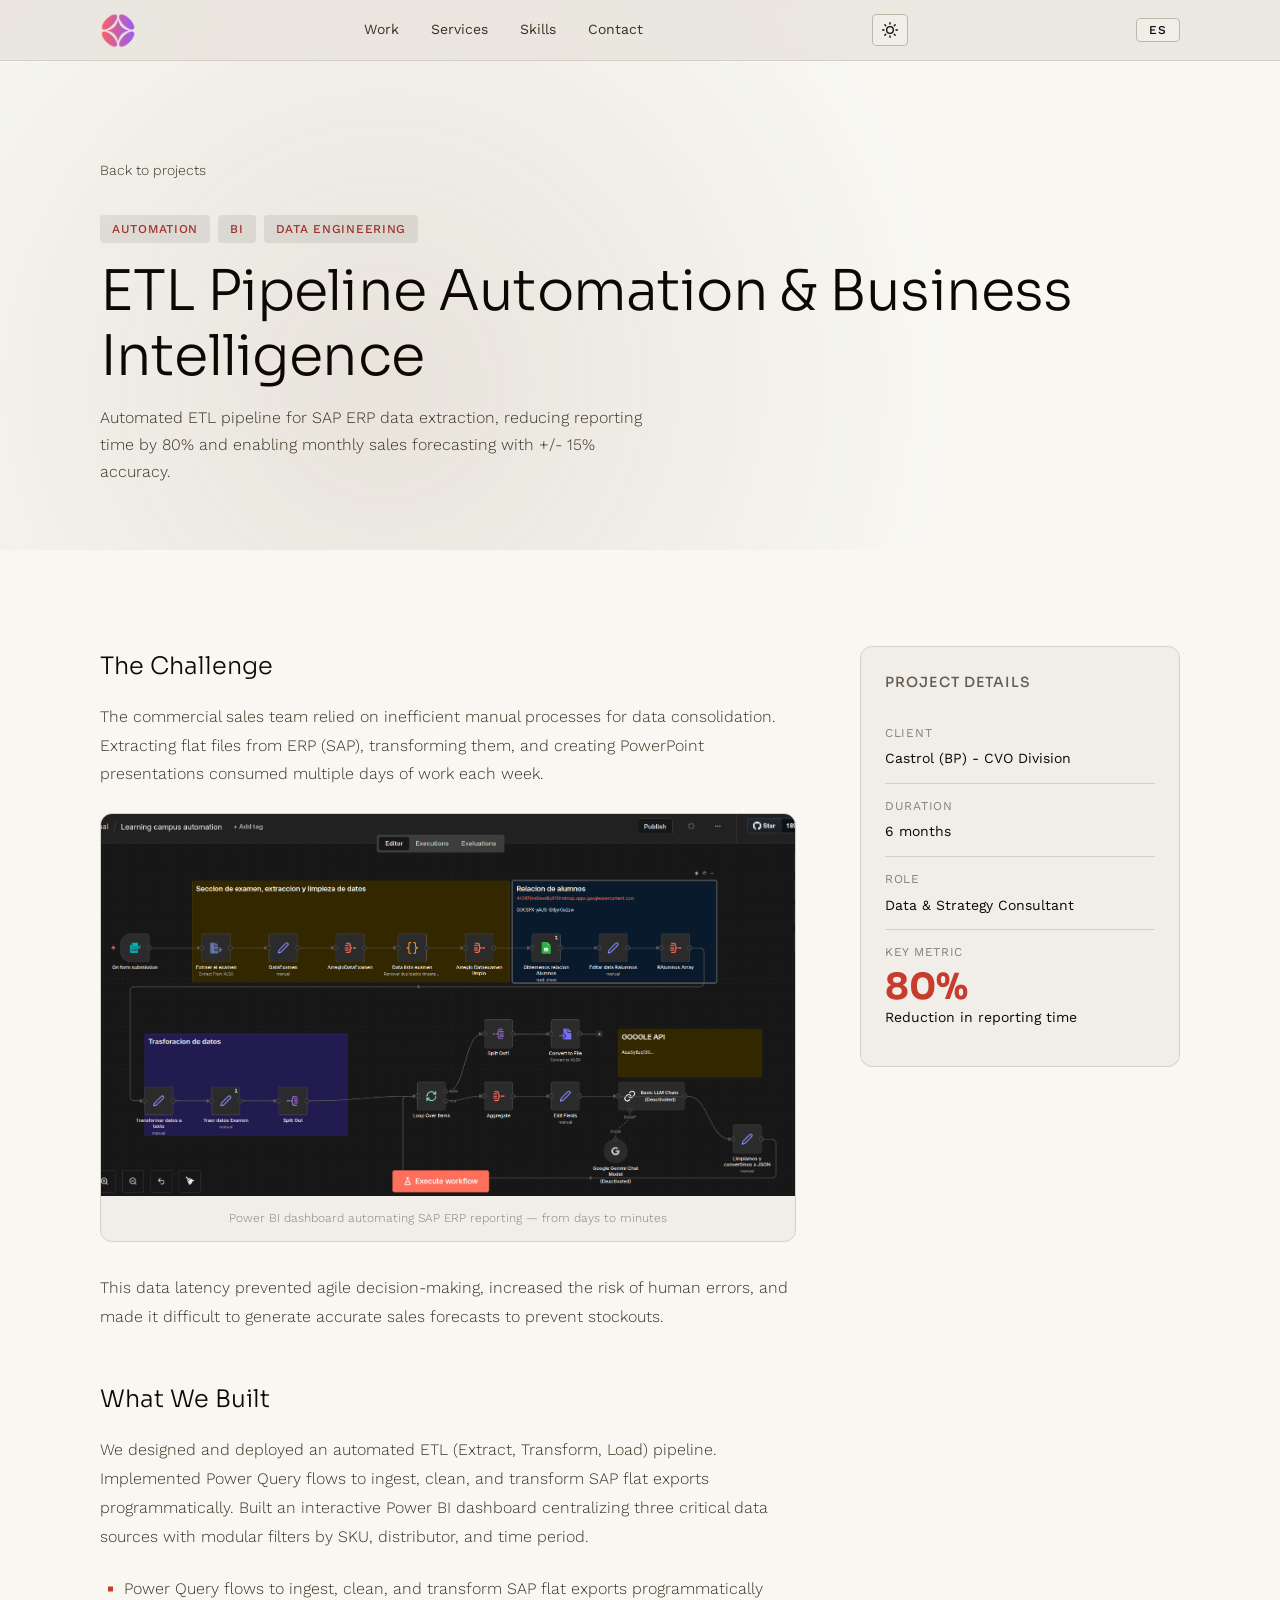
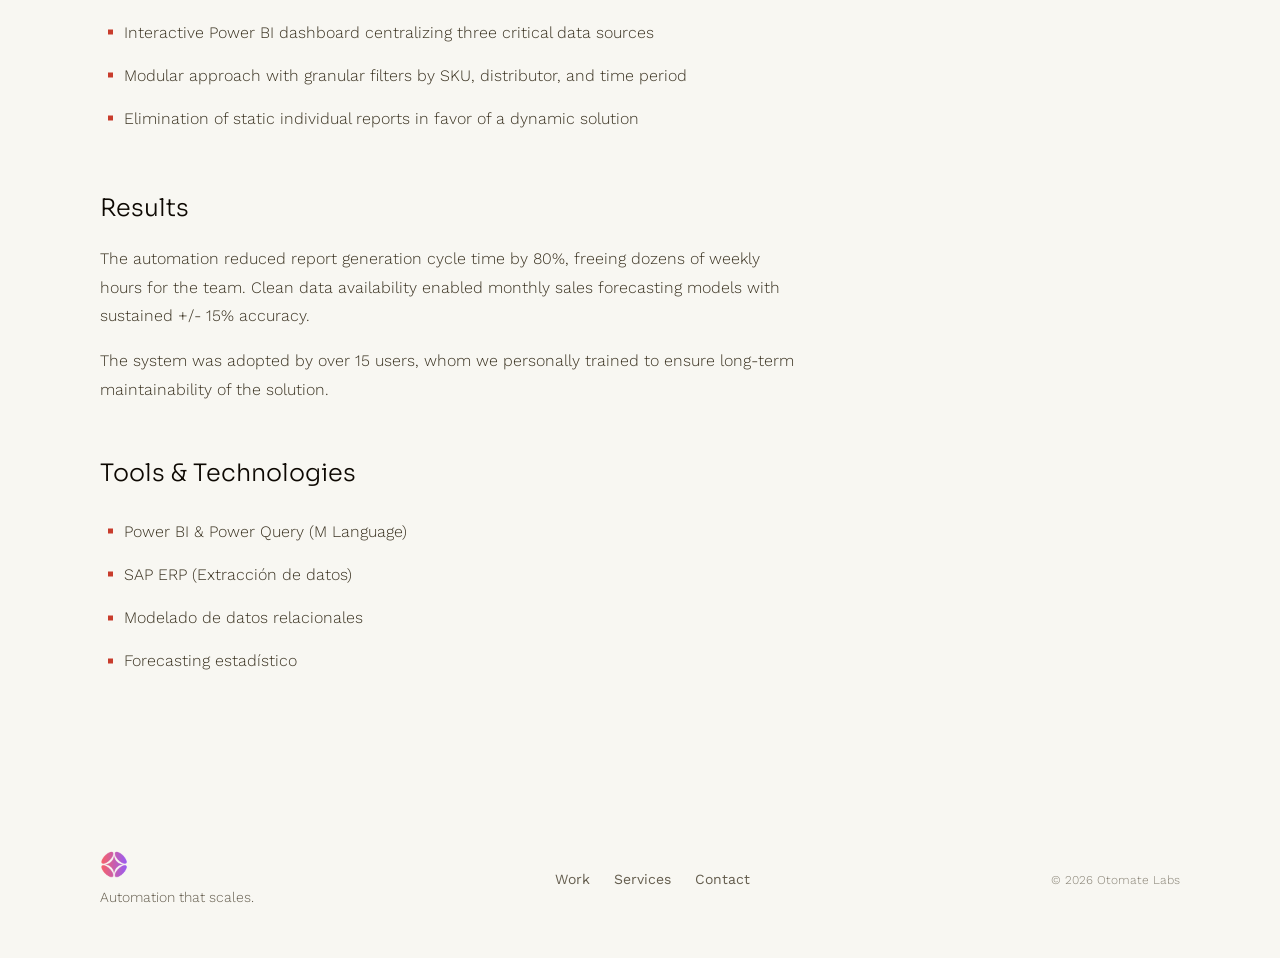
==== commit 64d0d148: "Agregado de imagenes y cambio de contenido a pagina" ====
--- a/project-castrol.html
+++ b/project-castrol.html
@@ -3,7 +3,7 @@
 <head>
     <meta charset="UTF-8">
     <meta name="viewport" content="width=device-width, initial-scale=1.0">
-    <title>Automatización de Pipeline ETL y BI — Fernando Perez Gonzalez</title>
+    <title>Automatización de Pipeline ETL y BI — Otomate Labs</title>
     <link rel="icon" type="image/png" href="Logo.png">
     <link rel="preconnect" href="https://fonts.googleapis.com">
     <link rel="preconnect" href="https://fonts.gstatic.com" crossorigin>
@@ -57,22 +57,24 @@
             <div class="project-main">
                 <h2 data-i18n="project.challenge">The Challenge</h2>
                 <p data-i18n="castrol.ch1">El equipo de ventas comerciales dependía de procesos manuales ineficientes para la consolidación de datos. La extracción de archivos planos desde el ERP (SAP) y su posterior transformación y visualización en presentaciones de PowerPoint consumía múltiples días de trabajo a la semana.</p>
-                <div class="project-image">SAP ERP data extraction workflow</div>
+                <figure class="project-image">
+                    <img src="images/ETL Pipeline Automation.png" alt="ETL Pipeline Automation — Power BI dashboard with sales forecasting" loading="lazy">
+                    <figcaption>Power BI dashboard automating SAP ERP reporting — from days to minutes</figcaption>
+                </figure>
                 <p data-i18n="castrol.ch2">Esta latencia en los datos impedía la toma de decisiones ágiles, aumentaba el riesgo de errores humanos y dificultaba la generación de pronósticos de ventas precisos para evitar quiebres de stock.</p>
 
-                <h2 data-i18n="project.built">What I Built</h2>
-                <p data-i18n="castrol.b1">Diseñé y desplegué un pipeline ETL (Extract, Transform, Load) automatizado:</p>
+                <h2 data-i18n="project.built">What We Built</h2>
+                <p data-i18n="castrol.b1">Diseñamos y desplegamos un pipeline ETL (Extract, Transform, Load) automatizado:</p>
                 <ul>
                     <li data-i18n="castrol.b.1">Flujos en Power Query para ingestar, limpiar y transformar exportaciones planas de SAP de manera programática</li>
                     <li data-i18n="castrol.b.2">Dashboard interactivo en Power BI que centralizó tres fuentes de datos críticas</li>
                     <li data-i18n="castrol.b.3">Enfoque modular con filtros granulares por SKU, distribuidor y temporalidad</li>
                     <li data-i18n="castrol.b.4">Eliminación de reportes estáticos individuales en favor de una solución dinámica</li>
                 </ul>
-                <div class="project-image">Power BI dashboard with sales forecasting</div>
 
                 <h2 data-i18n="project.results">Results</h2>
                 <p data-i18n="castrol.r1">La automatización redujo el tiempo de ciclo de generación de reportes en un 80%, liberando decenas de horas semanales para el equipo. La disponibilidad de datos limpios permitió desarrollar modelos de pronóstico de ventas mensuales con una precisión sostenida de +/- 15%.</p>
-                <p data-i18n="castrol.r2">El sistema fue adoptado por más de 15 usuarios, a quienes capacité personalmente para asegurar la mantenibilidad a largo plazo de la solución.</p>
+                <p data-i18n="castrol.r2">El sistema fue adoptado por más de 15 usuarios, a quienes capacitamos personalmente para asegurar la mantenibilidad a largo plazo de la solución.</p>
 
                 <h2 data-i18n="project.tools">Tools & Technologies</h2>
                 <ul><li>Power BI & Power Query (M Language)</li><li>SAP ERP (Extracción de datos)</li><li>Modelado de datos relacionales</li><li>Forecasting estadístico</li></ul>
@@ -91,7 +93,7 @@
                     </div>
                     <div class="project-sidebar-item">
                         <div class="project-sidebar-label" data-i18n="sidebar.role">Role</div>
-                        <div class="project-sidebar-value" data-i18n="castrol.role">Data & Strategy Intern</div>
+                        <div class="project-sidebar-value" data-i18n="castrol.role">Data & Strategy Consultant</div>
                     </div>
                     <div class="project-sidebar-item">
                         <div class="project-sidebar-label" data-i18n="sidebar.metric">Key Metric</div>
--- a/styles.css
+++ b/styles.css
@@ -5,12 +5,12 @@
 :root {
     /* Core dark background, tinted violet */
     --color-bg: oklch(8% 0.015 300);
-    --color-bg-elevated: oklch(11% 0.018 300);
-    --color-surface: oklch(14% 0.022 300);
-    --color-surface-raised: oklch(18% 0.025 300);
-    --color-surface-hover: oklch(22% 0.03 300);
-    --color-border: oklch(24% 0.03 300);
-    --color-border-subtle: oklch(18% 0.02 300);
+    --color-bg-elevated: oklch(14% 0.02 300);
+    --color-surface: oklch(17% 0.025 300);
+    --color-surface-raised: oklch(22% 0.03 300);
+    --color-surface-hover: oklch(26% 0.035 300);
+    --color-border: oklch(28% 0.04 300);
+    --color-border-subtle: oklch(20% 0.025 300);
 
     /* Text — warm tinted whites */
     --color-text-primary: oklch(95% 0.005 60);
@@ -18,15 +18,20 @@
     --color-text-tertiary: oklch(55% 0.015 300);
     --color-text-muted: oklch(42% 0.015 300);
 
-    /* Brand colors — solid palette from Logo.png */
+    /* Brand colors — warm coral-led palette */
     --color-brand-coral: oklch(72% 0.18 30);
-    --color-brand-magenta: oklch(62% 0.2 330);
-    --color-brand-violet: oklch(58% 0.18 280);
-
-    --color-brand: var(--color-brand-magenta);
-    --color-brand-light: oklch(75% 0.15 330);
-    --color-brand-dark: oklch(48% 0.18 330);
-    --color-brand-bg: oklch(15% 0.06 330);
+    --color-brand-warm: oklch(58% 0.14 25);
+    --color-brand-violet: oklch(48% 0.08 300);
+
+    --color-brand: var(--color-brand-warm);
+    --color-brand-light: oklch(78% 0.1 30);
+    --color-brand-dark: oklch(38% 0.08 25);
+    --color-brand-bg: oklch(16% 0.04 25);
+
+    /* Brand block backgrounds (metrics, connect) */
+    --color-accent-block: oklch(18% 0.05 20);
+    --color-accent-block-text: oklch(96% 0.005 60);
+    --color-accent-block-sub: oklch(78% 0.03 30);
 
     /* Typography */
     --font-display: 'Sora', system-ui, sans-serif;
@@ -64,7 +69,7 @@
     --radius-pill: 9999px;
 
     /* Divider */
-    --divider: 1px solid oklch(22% 0.02 300);
+    --divider: 1px solid oklch(24% 0.025 300);
 }
 
 /* ========================================
@@ -73,12 +78,12 @@
 
 [data-theme="light"] {
     --color-bg: oklch(97.5% 0.006 90);
-    --color-bg-elevated: oklch(95% 0.01 90);
-    --color-surface: oklch(92% 0.012 85);
-    --color-surface-raised: oklch(88% 0.015 85);
-    --color-surface-hover: oklch(84% 0.018 85);
-    --color-border: oklch(82% 0.02 85);
-    --color-border-subtle: oklch(88% 0.012 85);
+    --color-bg-elevated: oklch(92% 0.012 85);
+    --color-surface: oklch(95% 0.008 88);
+    --color-surface-raised: oklch(90% 0.015 85);
+    --color-surface-hover: oklch(86% 0.02 85);
+    --color-border: oklch(78% 0.025 85);
+    --color-border-subtle: oklch(86% 0.015 85);
 
     --color-text-primary: oklch(14% 0.02 85);
     --color-text-secondary: oklch(32% 0.03 85);
@@ -86,13 +91,17 @@
     --color-text-muted: oklch(60% 0.02 85);
 
     --color-brand-coral: oklch(56% 0.18 30);
-    --color-brand-magenta: oklch(46% 0.2 330);
-    --color-brand-violet: oklch(42% 0.16 280);
-    --color-brand-light: oklch(60% 0.15 330);
-    --color-brand-dark: oklch(36% 0.18 330);
-    --color-brand-bg: oklch(88% 0.06 30);
-
-    --divider: 1px solid oklch(84% 0.015 85);
+    --color-brand-warm: oklch(48% 0.15 25);
+    --color-brand-violet: oklch(38% 0.08 300);
+    --color-brand-light: oklch(62% 0.12 30);
+    --color-brand-dark: oklch(32% 0.08 25);
+    --color-brand-bg: oklch(90% 0.04 25);
+
+    --color-accent-block: oklch(88% 0.05 25);
+    --color-accent-block-text: oklch(16% 0.03 25);
+    --color-accent-block-sub: oklch(35% 0.05 25);
+
+    --divider: 1px solid oklch(82% 0.015 85);
 }
 
 /* ========================================
@@ -119,6 +128,7 @@
     background-color: var(--color-bg);
     -webkit-font-smoothing: antialiased;
     -moz-osx-font-smoothing: grayscale;
+    transition: background-color 400ms ease, color 300ms ease;
 }
 
 /* ========================================
@@ -252,7 +262,7 @@
 
 .lang-toggle:hover {
     background: var(--color-surface-raised);
-    border-color: var(--color-brand-magenta);
+    border-color: var(--color-brand);
 }
 
 /* Theme toggle */
@@ -433,7 +443,7 @@
 .mobile-menu.active .mobile-link:nth-child(5) { transition-delay: 300ms; }
 
 .mobile-link:hover {
-    color: var(--color-brand-magenta);
+    color: var(--color-brand);
 }
 
 /* ========================================
@@ -527,8 +537,48 @@
 .hero-cta {
     display: flex;
     gap: var(--space-4);
-    justify-content: center;
+    justify-content: flex-start;
     flex-wrap: wrap;
+}
+
+/* Hero embedded metrics */
+.hero-metrics {
+    display: grid;
+    grid-template-columns: repeat(4, 1fr);
+    gap: var(--space-6);
+    margin-top: var(--space-10);
+}
+
+.hero-metric-item {
+    display: flex;
+    flex-direction: column;
+    gap: var(--space-1);
+}
+
+.hero-metric-value {
+    font-family: var(--font-display);
+    font-size: var(--text-h2);
+    font-weight: 200;
+    color: var(--color-brand-coral);
+    line-height: 1;
+}
+
+.hero-metric-label {
+    font-family: var(--font-body);
+    font-size: var(--text-caption);
+    font-weight: 400;
+    color: var(--color-text-muted);
+    text-transform: uppercase;
+    letter-spacing: 0.04em;
+    line-height: 1.3;
+    max-width: 14ch;
+}
+
+@media (max-width: 640px) {
+    .hero-metrics {
+        grid-template-columns: repeat(2, 1fr);
+        gap: var(--space-4);
+    }
 }
 
 /* ========================================
@@ -553,7 +603,7 @@
 }
 
 .btn-primary {
-    background: var(--color-brand-magenta);
+    background: var(--color-brand);
     color: var(--color-text-primary);
 }
 
@@ -562,8 +612,12 @@
     transform: translateY(-1px);
 }
 
+.btn-primary:active {
+    transform: translateY(1px) scale(0.98);
+}
+
 .btn-primary:focus-visible {
-    outline: 2px solid var(--color-brand-magenta);
+    outline: 2px solid var(--color-brand);
     outline-offset: 2px;
 }
 
@@ -578,8 +632,12 @@
     transform: translateY(-1px);
 }
 
+.btn-ghost:active {
+    transform: translateY(1px) scale(0.98);
+}
+
 .btn-ghost:focus-visible {
-    outline: 2px solid var(--color-brand-magenta);
+    outline: 2px solid var(--color-brand);
     outline-offset: 2px;
 }
 
@@ -594,7 +652,7 @@
 
 .metrics {
     padding: var(--space-20) var(--space-6);
-    background: var(--color-brand-dark);
+    background: var(--color-accent-block);
     border-bottom: none;
 }
 
@@ -612,7 +670,7 @@
     font-family: var(--font-display);
     font-size: var(--text-h1);
     font-weight: 200;
-    color: oklch(96% 0.005 60);
+    color: var(--color-accent-block-text);
     line-height: 1.1;
     margin-bottom: var(--space-2);
 }
@@ -620,20 +678,8 @@
 .metric-label {
     font-family: var(--font-body);
     font-size: var(--text-body-sm);
-    color: oklch(80% 0.02 330);
+    color: var(--color-accent-block-sub);
     font-weight: 400;
-}
-
-[data-theme="light"] .metrics {
-    background: var(--color-brand-magenta);
-}
-
-[data-theme="light"] .metric-number {
-    color: oklch(98% 0.003 90);
-}
-
-[data-theme="light"] .metric-label {
-    color: oklch(85% 0.03 330);
 }
 
 /* ========================================
@@ -721,14 +767,14 @@
 }
 
 .service-card.featured {
-    border-color: var(--color-brand-magenta);
+    border-color: var(--color-brand);
     background: var(--color-surface-raised);
 }
 
 .service-card.featured .service-card-icon {
     width: 56px;
     height: 56px;
-    background: var(--color-brand-magenta);
+    background: var(--color-brand);
     color: var(--color-text-primary);
 }
 
@@ -741,7 +787,7 @@
     font-weight: 600;
     text-transform: uppercase;
     letter-spacing: 0.05em;
-    color: var(--color-brand-magenta);
+    color: var(--color-brand);
     background: var(--color-brand-bg);
     padding: var(--space-1) var(--space-3);
     border-radius: var(--radius-pill);
@@ -811,7 +857,7 @@
     border-bottom: var(--divider);
 }
 
-.work-academic {
+.work-additional {
     background: var(--color-bg);
     border-bottom: var(--divider);
 }
@@ -896,6 +942,19 @@
 .work-card-link:nth-child(3) .work-card-visual { --card-solid-color: oklch(16% 0.05 30); }
 .work-card-link:nth-child(4) .work-card-visual { --card-solid-color: oklch(17% 0.05 330); }
 
+[data-theme="light"] .work-card-link:nth-child(1) .work-card-visual { --card-solid-color: oklch(82% 0.04 25); }
+[data-theme="light"] .work-card-link:nth-child(2) .work-card-visual { --card-solid-color: oklch(80% 0.03 300); }
+[data-theme="light"] .work-card-link:nth-child(3) .work-card-visual { --card-solid-color: oklch(84% 0.03 30); }
+[data-theme="light"] .work-card-link:nth-child(4) .work-card-visual { --card-solid-color: oklch(82% 0.03 25); }
+
+[data-theme="light"] .work-card-link:first-child .work-card-gradient {
+    --card-solid-color: oklch(78% 0.05 25);
+}
+
+[data-theme="light"] .work-card-icon svg {
+    stroke: oklch(25% 0.04 25);
+}
+
 /* Project card icon centered in visual */
 .work-card-icon {
     position: absolute;
@@ -913,11 +972,21 @@
     height: 72px;
     stroke: var(--color-text-primary);
     stroke-width: 1.25;
+    transition: transform 500ms cubic-bezier(0.25, 1, 0.5, 1), opacity 400ms ease;
+}
+
+.work-card:hover .work-card-icon svg {
+    transform: scale(1.1);
+    opacity: 0.9;
 }
 
 .work-card-link:first-child .work-card-icon svg {
     width: 88px;
     height: 88px;
+}
+
+.work-card-link:first-child .work-card:hover .work-card-icon svg {
+    transform: scale(1.08);
 }
 
 .work-card-tags {
@@ -993,7 +1062,7 @@
     font-family: var(--font-body);
     font-size: var(--text-body-sm);
     font-weight: 500;
-    color: var(--color-brand-magenta);
+    color: var(--color-brand);
     transition: color 200ms ease;
 }
 
@@ -1094,7 +1163,7 @@
 }
 
 .skills-category:nth-child(1) { border-top-color: var(--color-brand-coral); }
-.skills-category:nth-child(2) { border-top-color: var(--color-brand-magenta); }
+.skills-category:nth-child(2) { border-top-color: var(--color-brand); }
 .skills-category:nth-child(3) { border-top-color: var(--color-brand-violet); }
 .skills-category:nth-child(4) { border-top-color: var(--color-brand-coral); }
 
@@ -1123,14 +1192,20 @@
     border: 1px solid var(--color-border-subtle);
     padding: var(--space-2) var(--space-4);
     border-radius: var(--radius-sm);
-    transition: all 200ms ease;
+    transition: all 250ms cubic-bezier(0.25, 1, 0.5, 1);
+    cursor: default;
 }
 
 .skill-item:hover {
-    background: var(--color-surface-raised);
-    border-color: var(--color-brand-magenta);
-    color: var(--color-text-primary);
-    transform: translateY(-2px);
+    background: var(--color-brand-bg);
+    border-color: var(--color-brand);
+    color: var(--color-brand);
+    transform: translateY(-3px);
+    box-shadow: 0 4px 12px oklch(50% 0.15 330 / 0.15);
+}
+
+[data-theme="light"] .skill-item:hover {
+    box-shadow: 0 4px 12px oklch(30% 0.15 330 / 0.15);
 }
 
 /* ========================================
@@ -1165,7 +1240,7 @@
 }
 
 .process-step:hover {
-    border-top-color: var(--color-brand-magenta);
+    border-top-color: var(--color-brand);
 }
 
 .process-number {
@@ -1195,20 +1270,8 @@
 }
 
 /* ========================================
-   Tech Stack
-   ======================================== */
-
-.tech-stack {
-    padding: var(--space-24) var(--space-6);
-    background: var(--color-bg-elevated);
-    border-bottom: var(--divider);
-}
-
-.tech-inner {
-    max-width: var(--max-width);
-    margin: 0 auto;
-    text-align: center;
-}
+   Tech Grid (inside Skills section)
+   ======================================== */
 
 .tech-grid {
     display: flex;
@@ -1232,7 +1295,7 @@
 
 .tech-item:hover {
     background: var(--color-surface-raised);
-    border-color: var(--color-brand-magenta);
+    border-color: var(--color-brand);
     color: var(--color-text-primary);
 }
 
@@ -1242,7 +1305,7 @@
 
 .connect {
     padding: var(--space-24) var(--space-6);
-    background: var(--color-brand-dark);
+    background: var(--color-accent-block);
     border-bottom: none;
 }
 
@@ -1256,13 +1319,13 @@
     font-family: var(--font-body);
     font-size: var(--text-body);
     font-weight: 300;
-    color: oklch(88% 0.03 330);
+    color: var(--color-accent-block-sub);
     line-height: 1.8;
     margin-bottom: var(--space-8);
 }
 
 .connect-link {
-    color: oklch(95% 0.005 60);
+    color: var(--color-accent-block-text);
     text-decoration: none;
     font-weight: 500;
     position: relative;
@@ -1287,9 +1350,9 @@
     font-family: var(--font-body);
     font-size: var(--text-body-sm);
     font-weight: 500;
-    color: oklch(95% 0.005 60);
-    background: oklch(0% 0 0 / 0.2);
-    border: 1px solid oklch(70% 0.06 330 / 0.3);
+    color: var(--color-accent-block-text);
+    background: oklch(0% 0 0 / 0.15);
+    border: 1px solid oklch(60% 0.05 25 / 0.35);
     padding: var(--space-3) var(--space-6);
     border-radius: var(--radius-sm);
     text-decoration: none;
@@ -1297,41 +1360,28 @@
 }
 
 .connect-social:hover {
-    background: oklch(0% 0 0 / 0.35);
-    border-color: oklch(85% 0.06 330);
+    background: oklch(0% 0 0 / 0.25);
+    border-color: var(--color-brand-coral);
     transform: translateY(-1px);
 }
 
 .connect-social svg {
-    color: oklch(90% 0.05 330);
-}
-
-[data-theme="light"] .connect {
-    background: var(--color-brand-magenta);
-}
-
-[data-theme="light"] .connect-text {
-    color: oklch(90% 0.02 330);
-}
-
-[data-theme="light"] .connect-social {
-    color: oklch(98% 0.003 90);
-    background: oklch(0% 0 0 / 0.15);
-    border-color: oklch(80% 0.06 330 / 0.4);
-}
-
-[data-theme="light"] .connect-social:hover {
-    background: oklch(0% 0 0 / 0.25);
-    border-color: oklch(90% 0.08 330);
-}
-
-[data-theme="light"] .connect-social svg {
-    color: oklch(95% 0.05 330);
-}
-
-/* Section tag in connect (on dark bg) */
+    color: var(--color-brand-coral);
+}
+
+/* Section tag in connect (on accent bg) */
 .connect .section-tag {
-    color: oklch(88% 0.06 330);
+    color: var(--color-accent-block-sub);
+}
+
+.connect-identity {
+    margin-top: var(--space-6);
+    font-family: var(--font-display);
+    font-size: var(--text-body-sm);
+    font-weight: 400;
+    color: var(--color-accent-block-sub);
+    text-align: center;
+    opacity: 0.8;
 }
 
 /* ========================================
@@ -1507,7 +1557,7 @@
 
 [data-theme="light"] .project-tag {
     background: oklch(0% 0 0 / 0.08);
-    color: var(--color-brand-magenta);
+    color: var(--color-brand);
 }
 
 .project-title {
@@ -1590,20 +1640,72 @@
     background: var(--color-brand-coral);
 }
 
-/* Project image placeholder */
+/* Project images and galleries */
 .project-image {
     width: 100%;
-    height: 320px;
-    background: linear-gradient(135deg, var(--color-surface), var(--color-surface-raised));
+    margin: var(--space-6) 0 var(--space-8);
     border-radius: var(--radius-lg);
+    overflow: hidden;
+    border: 1px solid var(--color-border-subtle);
+    background: var(--color-surface);
+}
+
+.project-image img {
+    width: 100%;
+    height: auto;
+    display: block;
+    object-fit: contain;
+}
+
+.project-image figcaption {
+    padding: var(--space-3) var(--space-4);
+    font-family: var(--font-body);
+    font-size: var(--text-caption);
+    color: var(--color-text-muted);
+    text-align: center;
+}
+
+.project-gallery {
+    display: grid;
+    grid-template-columns: repeat(auto-fit, minmax(260px, 1fr));
+    gap: var(--space-4);
     margin: var(--space-6) 0 var(--space-8);
-    display: flex;
-    align-items: center;
-    justify-content: center;
+}
+
+.project-gallery-item {
+    border-radius: var(--radius-lg);
+    overflow: hidden;
+    border: 1px solid var(--color-border-subtle);
+    background: var(--color-surface);
+}
+
+.project-gallery-item img {
+    width: 100%;
+    height: auto;
+    display: block;
+    object-fit: cover;
+    aspect-ratio: 4/3;
+}
+
+.project-gallery-item figcaption {
+    padding: var(--space-2) var(--space-4);
+    font-family: var(--font-body);
+    font-size: var(--text-caption);
     color: var(--color-text-muted);
-    font-family: var(--font-body);
-    font-size: var(--text-body-sm);
-    border: 1px dashed var(--color-border);
+    text-align: center;
+}
+
+/* 3-image gallery: first image full-width hero */
+.project-gallery.hero-first {
+    grid-template-columns: 1fr 1fr;
+}
+
+.project-gallery.hero-first .project-gallery-item:first-child {
+    grid-column: 1 / -1;
+}
+
+.project-gallery.hero-first .project-gallery-item:first-child img {
+    aspect-ratio: 16/7;
 }
 
 .project-sidebar {
@@ -1765,8 +1867,12 @@
         order: -1;
     }
 
-    .project-image {
-        height: 200px;
+    .project-gallery {
+        grid-template-columns: 1fr;
+    }
+
+    .project-gallery.hero-first {
+        grid-template-columns: 1fr;
     }
 
     .trusted-inner {
@@ -1835,7 +1941,7 @@
    ======================================== */
 
 :focus-visible {
-    outline: 2px solid var(--color-brand-magenta);
+    outline: 2px solid var(--color-brand);
     outline-offset: 2px;
 }
 
@@ -1848,3 +1954,47 @@
     background: oklch(70% 0.12 330 / 0.3);
     color: oklch(20% 0.03 85);
 }
+
+/* ========================================
+   Delight: Counter Pulse & Micro-interactions
+   ======================================== */
+
+@keyframes counterPulse {
+    0% { transform: scale(1); }
+    50% { transform: scale(1.05); }
+    100% { transform: scale(1); }
+}
+
+.metric-number.pulse {
+    animation: counterPulse 500ms cubic-bezier(0.25, 1, 0.5, 1);
+}
+
+/* Smooth color transitions for theme-aware elements */
+.nav,
+.hero,
+.metrics,
+.services,
+.work,
+.skills,
+.process,
+.tech-stack,
+.connect,
+.contact,
+.footer,
+.service-card,
+.work-card,
+.work-card-compact,
+.skills-category,
+.mobile-menu {
+    transition: background-color 500ms ease, border-color 400ms ease;
+}
+
+.work-card-visual,
+.project-hero-bg,
+.metric-number,
+.connect-text,
+.connect-social,
+.theme-toggle,
+.lang-toggle {
+    transition: background-color 400ms ease, color 300ms ease;
+}
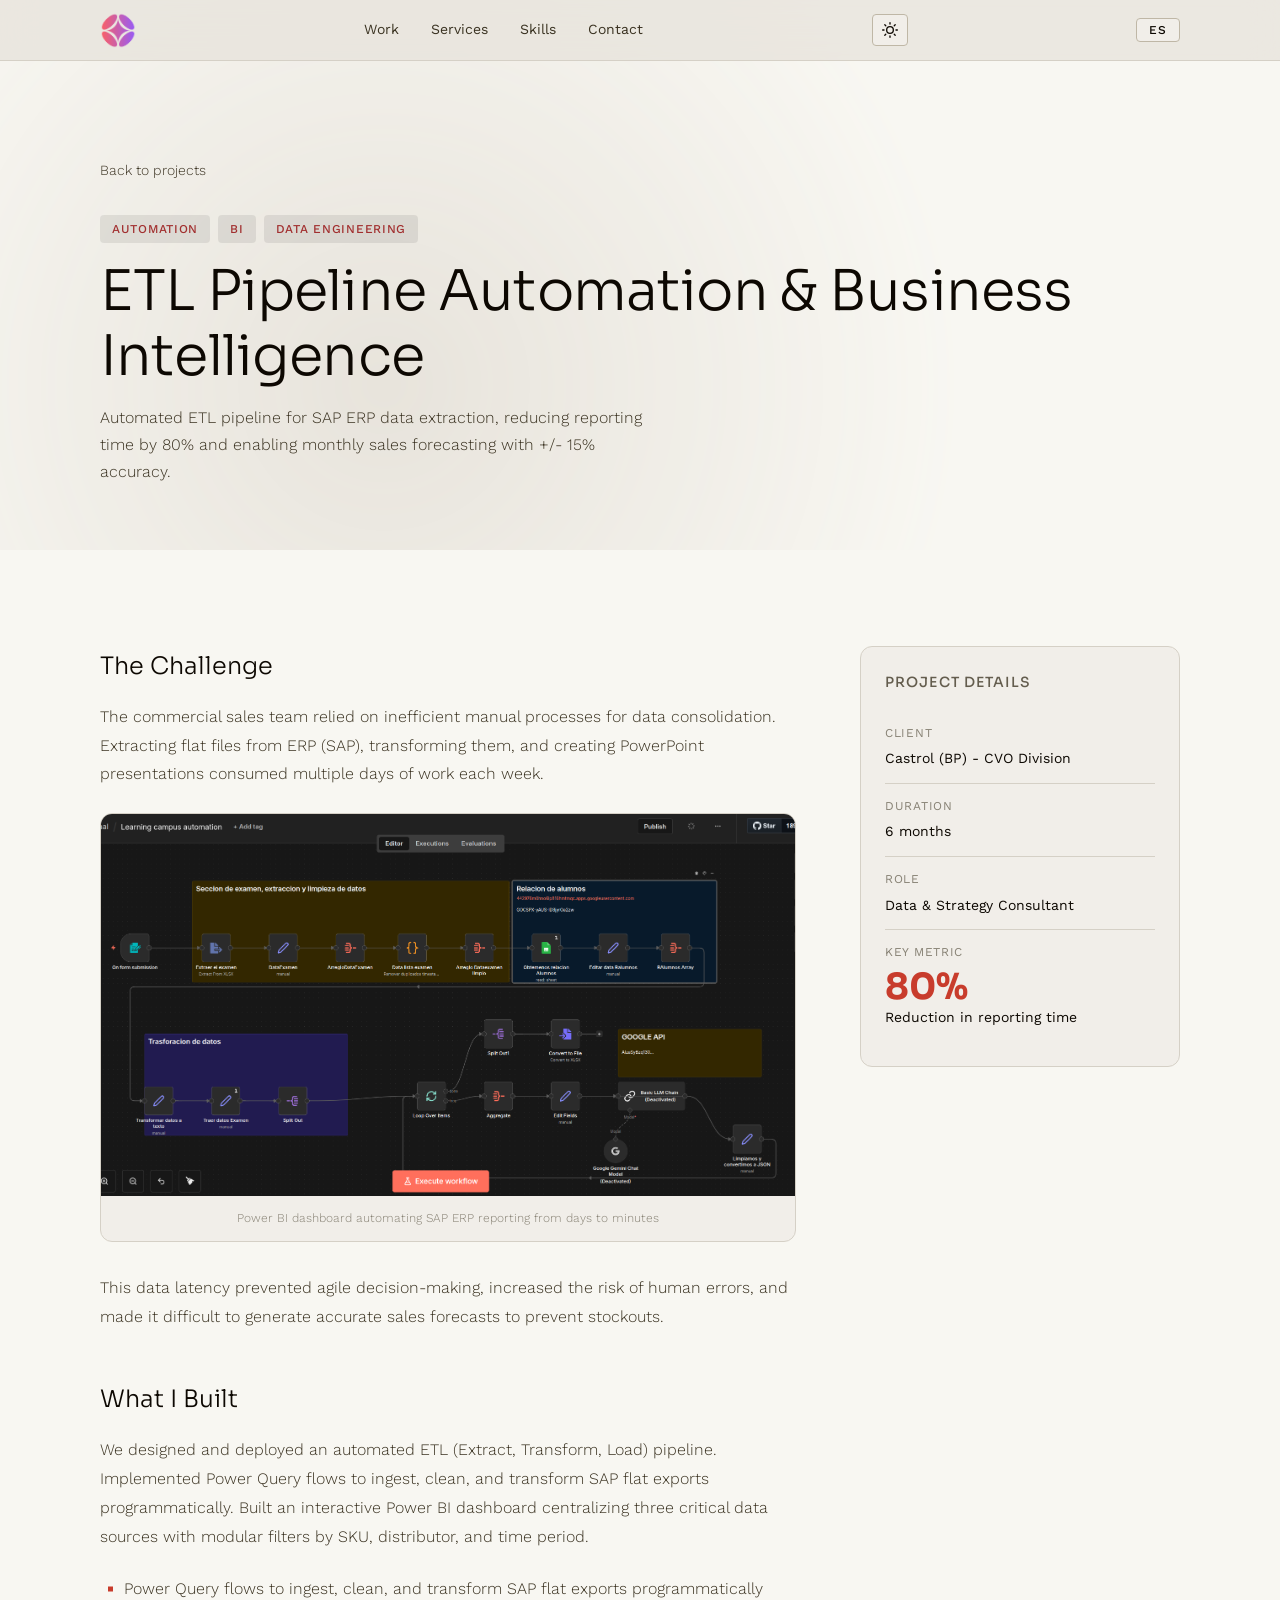
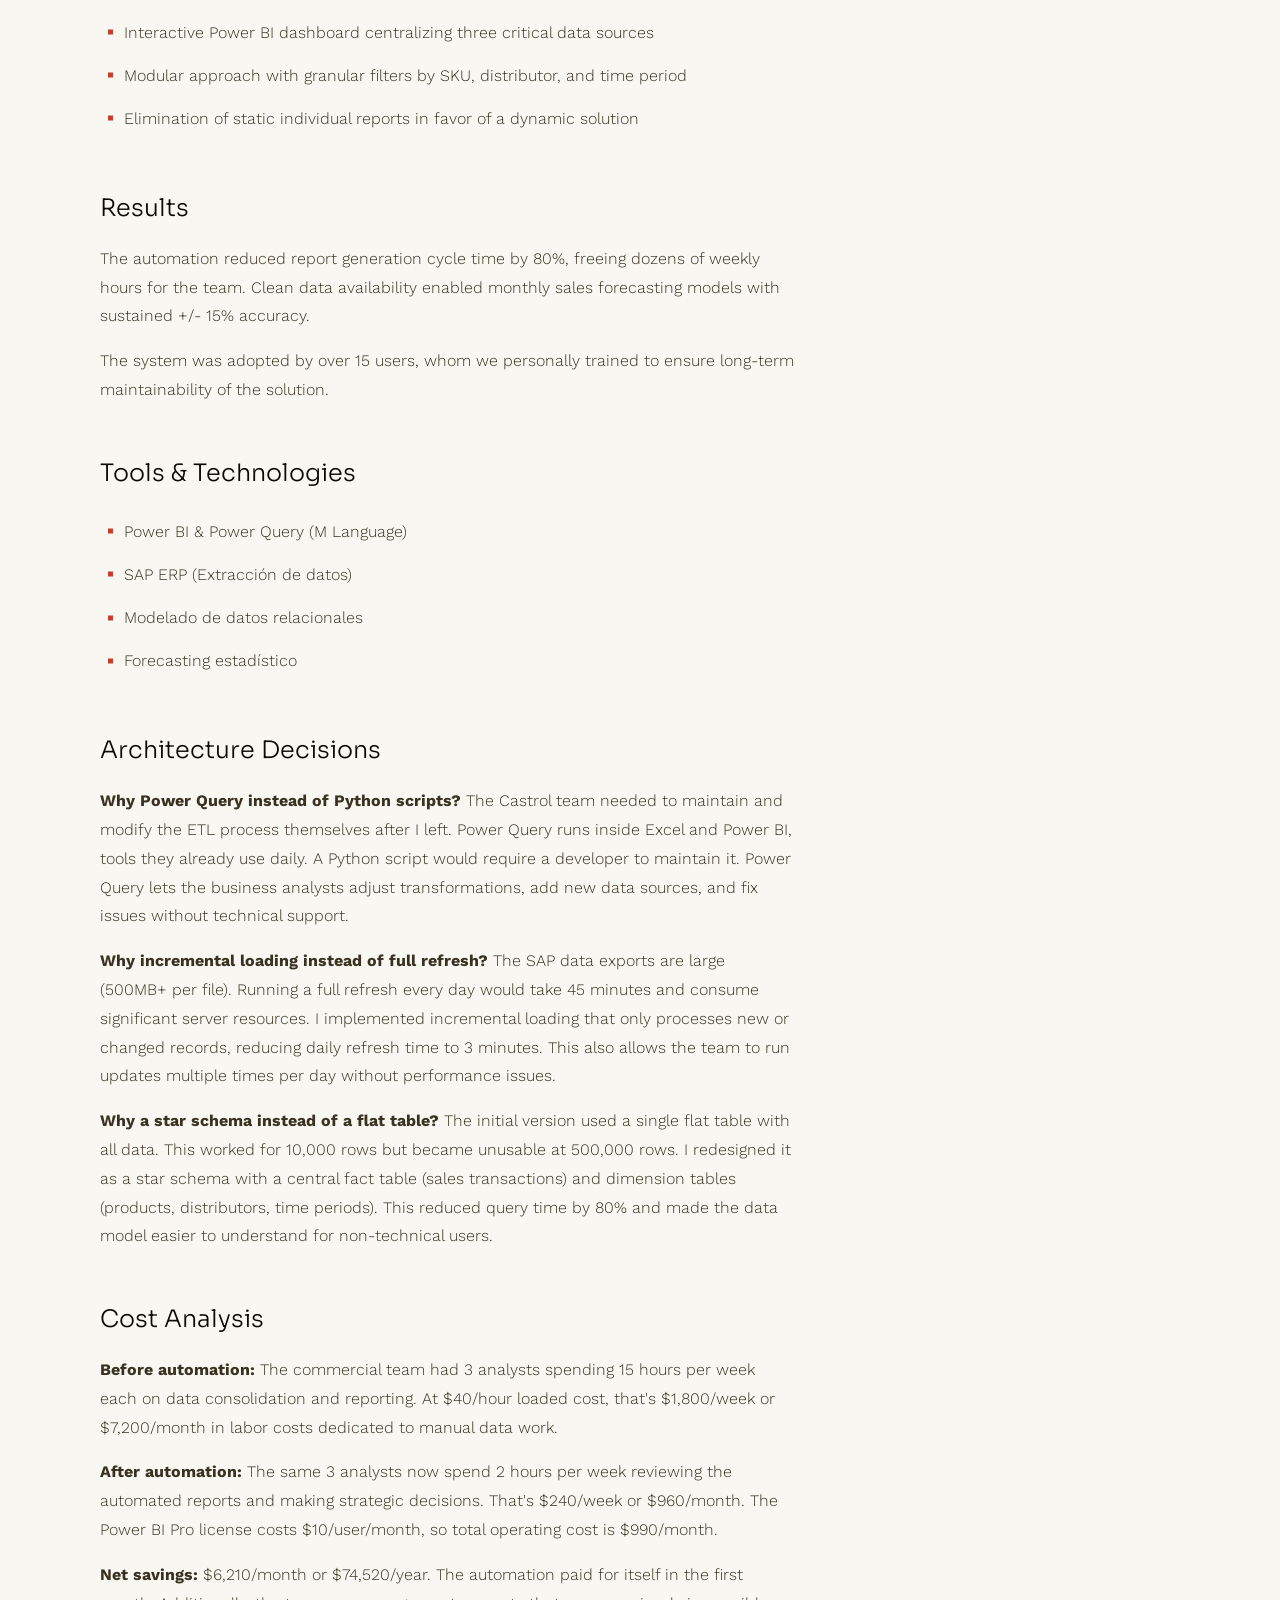
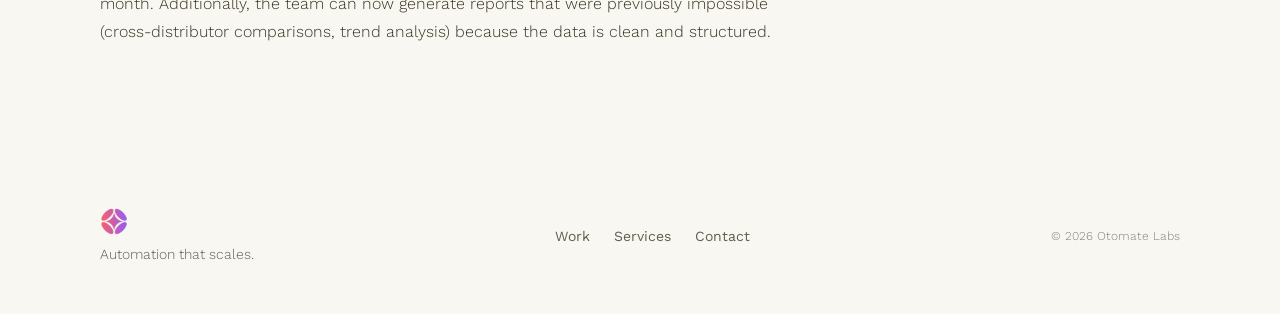
==== commit 2b35042e: "Major redesign: expanded site with new projects, enriched content, and strategic positioning - Added" ====
--- a/project-castrol.html
+++ b/project-castrol.html
@@ -3,7 +3,7 @@
 <head>
     <meta charset="UTF-8">
     <meta name="viewport" content="width=device-width, initial-scale=1.0">
-    <title>Automatización de Pipeline ETL y BI — Otomate Labs</title>
+    <title>Automatización de Pipeline ETL y BI   Otomate Labs</title>
     <link rel="icon" type="image/png" href="Logo.png">
     <link rel="preconnect" href="https://fonts.googleapis.com">
     <link rel="preconnect" href="https://fonts.gstatic.com" crossorigin>
@@ -58,8 +58,8 @@
                 <h2 data-i18n="project.challenge">The Challenge</h2>
                 <p data-i18n="castrol.ch1">El equipo de ventas comerciales dependía de procesos manuales ineficientes para la consolidación de datos. La extracción de archivos planos desde el ERP (SAP) y su posterior transformación y visualización en presentaciones de PowerPoint consumía múltiples días de trabajo a la semana.</p>
                 <figure class="project-image">
-                    <img src="images/ETL Pipeline Automation.png" alt="ETL Pipeline Automation — Power BI dashboard with sales forecasting" loading="lazy">
-                    <figcaption>Power BI dashboard automating SAP ERP reporting — from days to minutes</figcaption>
+                    <img src="images/ETL Pipeline Automation.png" alt="ETL Pipeline Automation   Power BI dashboard with sales forecasting" loading="lazy">
+                    <figcaption>Power BI dashboard automating SAP ERP reporting   from days to minutes</figcaption>
                 </figure>
                 <p data-i18n="castrol.ch2">Esta latencia en los datos impedía la toma de decisiones ágiles, aumentaba el riesgo de errores humanos y dificultaba la generación de pronósticos de ventas precisos para evitar quiebres de stock.</p>
 
@@ -78,6 +78,20 @@
 
                 <h2 data-i18n="project.tools">Tools & Technologies</h2>
                 <ul><li>Power BI & Power Query (M Language)</li><li>SAP ERP (Extracción de datos)</li><li>Modelado de datos relacionales</li><li>Forecasting estadístico</li></ul>
+
+                <h2>Architecture Decisions</h2>
+                <p><strong>Why Power Query instead of Python scripts?</strong> The Castrol team needed to maintain and modify the ETL process themselves after I left. Power Query runs inside Excel and Power BI, tools they already use daily. A Python script would require a developer to maintain it. Power Query lets the business analysts adjust transformations, add new data sources, and fix issues without technical support.</p>
+                
+                <p><strong>Why incremental loading instead of full refresh?</strong> The SAP data exports are large (500MB+ per file). Running a full refresh every day would take 45 minutes and consume significant server resources. I implemented incremental loading that only processes new or changed records, reducing daily refresh time to 3 minutes. This also allows the team to run updates multiple times per day without performance issues.</p>
+                
+                <p><strong>Why a star schema instead of a flat table?</strong> The initial version used a single flat table with all data. This worked for 10,000 rows but became unusable at 500,000 rows. I redesigned it as a star schema with a central fact table (sales transactions) and dimension tables (products, distributors, time periods). This reduced query time by 80% and made the data model easier to understand for non-technical users.</p>
+
+                <h2>Cost Analysis</h2>
+                <p><strong>Before automation:</strong> The commercial team had 3 analysts spending 15 hours per week each on data consolidation and reporting. At $40/hour loaded cost, that's $1,800/week or $7,200/month in labor costs dedicated to manual data work.</p>
+                
+                <p><strong>After automation:</strong> The same 3 analysts now spend 2 hours per week reviewing the automated reports and making strategic decisions. That's $240/week or $960/month. The Power BI Pro license costs $10/user/month, so total operating cost is $990/month.</p>
+                
+                <p><strong>Net savings:</strong> $6,210/month or $74,520/year. The automation paid for itself in the first month. Additionally, the team can now generate reports that were previously impossible (cross-distributor comparisons, trend analysis) because the data is clean and structured.</p>
             </div>
 
             <aside class="project-sidebar">
--- a/styles.css
+++ b/styles.css
@@ -1663,6 +1663,95 @@
     font-size: var(--text-caption);
     color: var(--color-text-muted);
     text-align: center;
+}
+
+/* Video Showcase */
+.video-showcase {
+    margin: var(--space-8) 0;
+}
+
+.video-link {
+    display: flex;
+    align-items: center;
+    gap: var(--space-5);
+    padding: var(--space-6);
+    background: var(--color-surface);
+    border: 1px solid var(--color-border-subtle);
+    border-radius: var(--radius-lg);
+    text-decoration: none;
+    color: var(--color-text);
+    transition: all 0.3s ease;
+}
+
+.video-link:hover {
+    background: var(--color-surface-elevated);
+    border-color: var(--color-brand);
+    transform: translateY(-2px);
+    box-shadow: 0 8px 24px oklch(0% 0 0 / 0.12);
+}
+
+.video-play-icon {
+    flex-shrink: 0;
+    width: 56px;
+    height: 56px;
+    display: flex;
+    align-items: center;
+    justify-content: center;
+    background: var(--color-brand);
+    color: white;
+    border-radius: 50%;
+    transition: transform 0.3s ease;
+}
+
+.video-link:hover .video-play-icon {
+    transform: scale(1.1);
+}
+
+.video-text {
+    flex: 1;
+    display: flex;
+    flex-direction: column;
+    gap: var(--space-1);
+}
+
+.video-label {
+    font-family: var(--font-display);
+    font-size: var(--text-body);
+    font-weight: 600;
+    color: var(--color-text);
+}
+
+.video-description {
+    font-family: var(--font-body);
+    font-size: var(--text-caption);
+    color: var(--color-text-muted);
+}
+
+.video-arrow {
+    flex-shrink: 0;
+    font-size: var(--text-title);
+    color: var(--color-brand);
+    transition: transform 0.3s ease;
+}
+
+.video-link:hover .video-arrow {
+    transform: translateX(4px);
+}
+
+@media (max-width: 640px) {
+    .video-link {
+        padding: var(--space-4);
+        gap: var(--space-4);
+    }
+    
+    .video-play-icon {
+        width: 48px;
+        height: 48px;
+    }
+    
+    .video-label {
+        font-size: var(--text-small);
+    }
 }
 
 .project-gallery {
